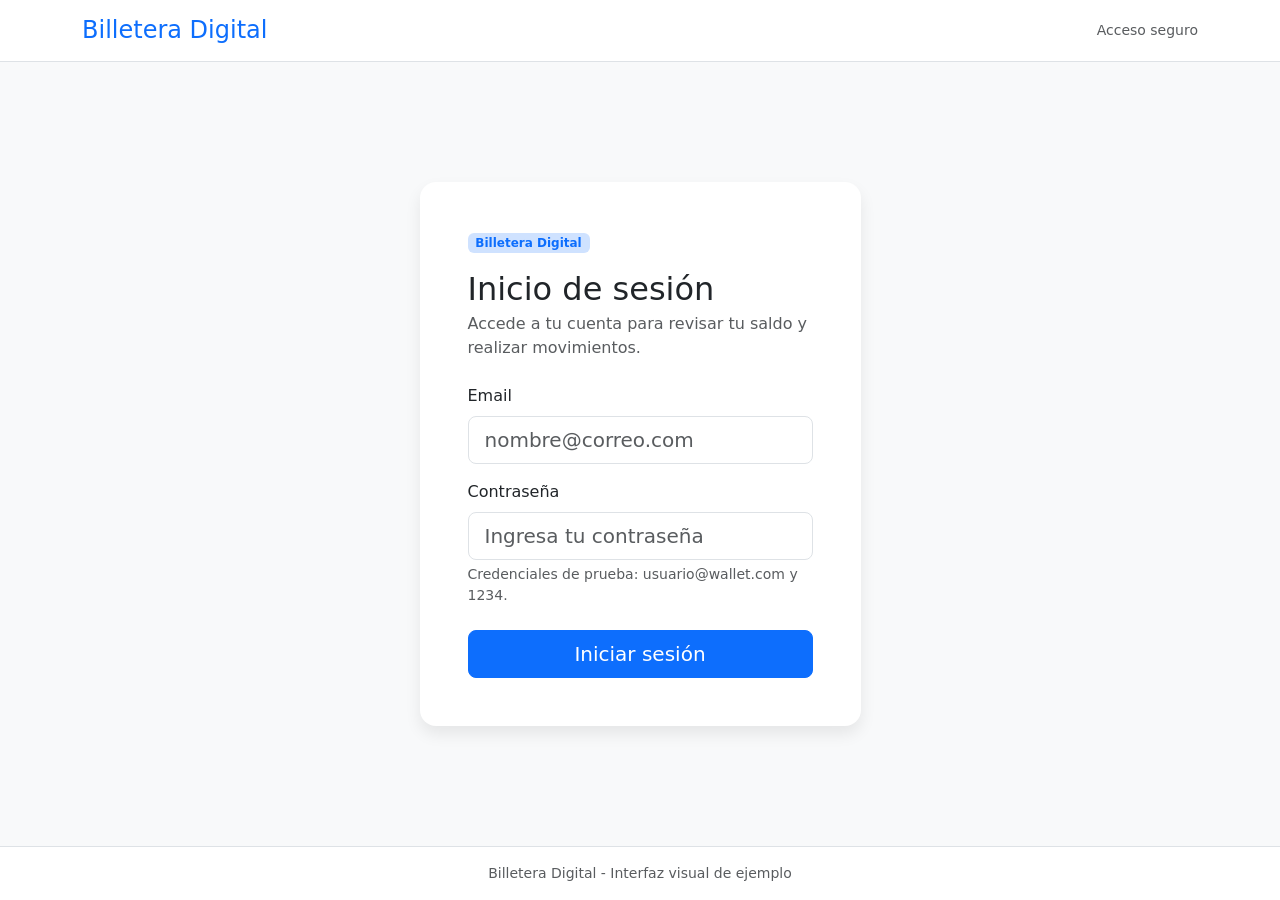
==== pages/login.html @ d2c087be "Base Proyecto Wallet JQuery" ====
<!DOCTYPE html>
<html lang="es">

<head>
  <meta charset="UTF-8">
  <meta name="viewport" content="width=device-width, initial-scale=1.0">
  <title>Inicio de sesión | Billetera Digital</title>
  <link href="https://cdn.jsdelivr.net/npm/bootstrap@5.3.3/dist/css/bootstrap.min.css" rel="stylesheet"
    integrity="sha384-QWTKZyjpPEjISv5WaRU9OFeRpok6YctnYmDr5pNlyT2bRjXh0JMhjY6hW+ALEwIH" crossorigin="anonymous">
  <link rel="stylesheet" href="../assets/css/styles.css">
</head>

<body class="page-bg d-flex flex-column" data-page="login">
  <header class="bg-white border-bottom">
    <div class="container py-3 d-flex justify-content-between align-items-center">
      <h1 class="h4 mb-0 text-primary">Billetera Digital</h1>
      <span class="text-muted small">Acceso seguro</span>
    </div>
  </header>

  <main class="container flex-grow-1 d-flex align-items-center justify-content-center py-4">
    <div class="row justify-content-center w-100">
      <div class="col-12 col-md-9 col-lg-5">
        <section class="card simple-card border-0 p-4 p-md-5">
          <div class="mb-4">
            <span class="badge d-inline-block bg-primary-subtle text-primary">Billetera Digital</span>
            <h2 class="mt-3 mb-1">Inicio de sesión</h2>
            <p class="text-muted mb-0">Accede a tu cuenta para revisar tu saldo y realizar movimientos.</p>
          </div>

          <form id="loginForm" novalidate>
            <div class="mb-3">
              <label for="email" class="form-label">Email</label>
              <input type="email" class="form-control form-control-lg" id="email" placeholder="nombre@correo.com"
                required>
            </div>
            <div class="mb-4">
              <label for="password" class="form-label">Contraseña</label>
              <input type="password" class="form-control form-control-lg" id="password"
                placeholder="Ingresa tu contraseña" required>
              <div class="form-text">Credenciales de prueba: usuario@wallet.com y 1234.</div>
            </div>
            <button type="submit" class="btn btn-primary btn-lg w-100">Iniciar sesión</button>
            <div id="loginMessage" class="alert d-none mt-3 mb-0" role="alert"></div>
          </form>
        </section>
      </div>
    </div>
  </main>

  <footer class="bg-white border-top">
    <div class="container py-3 text-center text-muted small">
      Billetera Digital - Interfaz visual de ejemplo
    </div>
  </footer>
  <script src="https://code.jquery.com/jquery-3.7.1.min.js"></script>
  <script src="../assets/js/data.js"></script>
  <script src="../assets/js/login.js"></script>
  <script src="../assets/js/main.js"></script>
</body>

</html>
---- assets/css/styles.css ----
.page-bg {
    min-height: 100vh;
    background-color: #f8f9fa;
}

.simple-card {
    border-radius: 1rem;
    box-shadow: 0 0.5rem 1rem rgba(0, 0, 0, 0.08);
}

.amount-box {
    border-radius: 1rem;
}

.app-shell {
    min-height: 100vh;
}

.content-column {
    min-height: 100vh;
}

.sidebar {
    width: 260px;
}

.sidebar .nav .btn {
    width: 100%;
    min-height: 48px;
    display: flex;
    align-items: center;
    justify-content: flex-start;
}

.sidebar-toggle {
    display: none;
}

.sidebar-overlay {
    display: none;
}

.floating-alert-container {
    position: fixed;
    top: 1rem;
    right: 1rem;
    z-index: 2000;
    width: min(360px, calc(100% - 2rem));
}

.floating-alert {
    box-shadow: 0 0.75rem 1.5rem rgba(0, 0, 0, 0.12);
}

.contact-chip {
    cursor: pointer;
}

.contact-chip.active {
    background-color: #0d6efd !important;
    color: #fff !important;
    border-color: #0d6efd !important;
}

@media (max-width: 991.98px) {
    .sidebar {
        position: fixed;
        top: 0;
        left: -260px;
        z-index: 1040;
        height: 100vh;
        transition: left 0.3s ease;
    }

    .sidebar-overlay {
        position: fixed;
        inset: 0;
        background-color: rgba(0, 0, 0, 0.35);
        z-index: 1030;
    }

    .sidebar-toggle:checked ~ .sidebar {
        left: 0;
    }

    .sidebar-toggle:checked ~ .sidebar-overlay {
        display: block;
    }
}
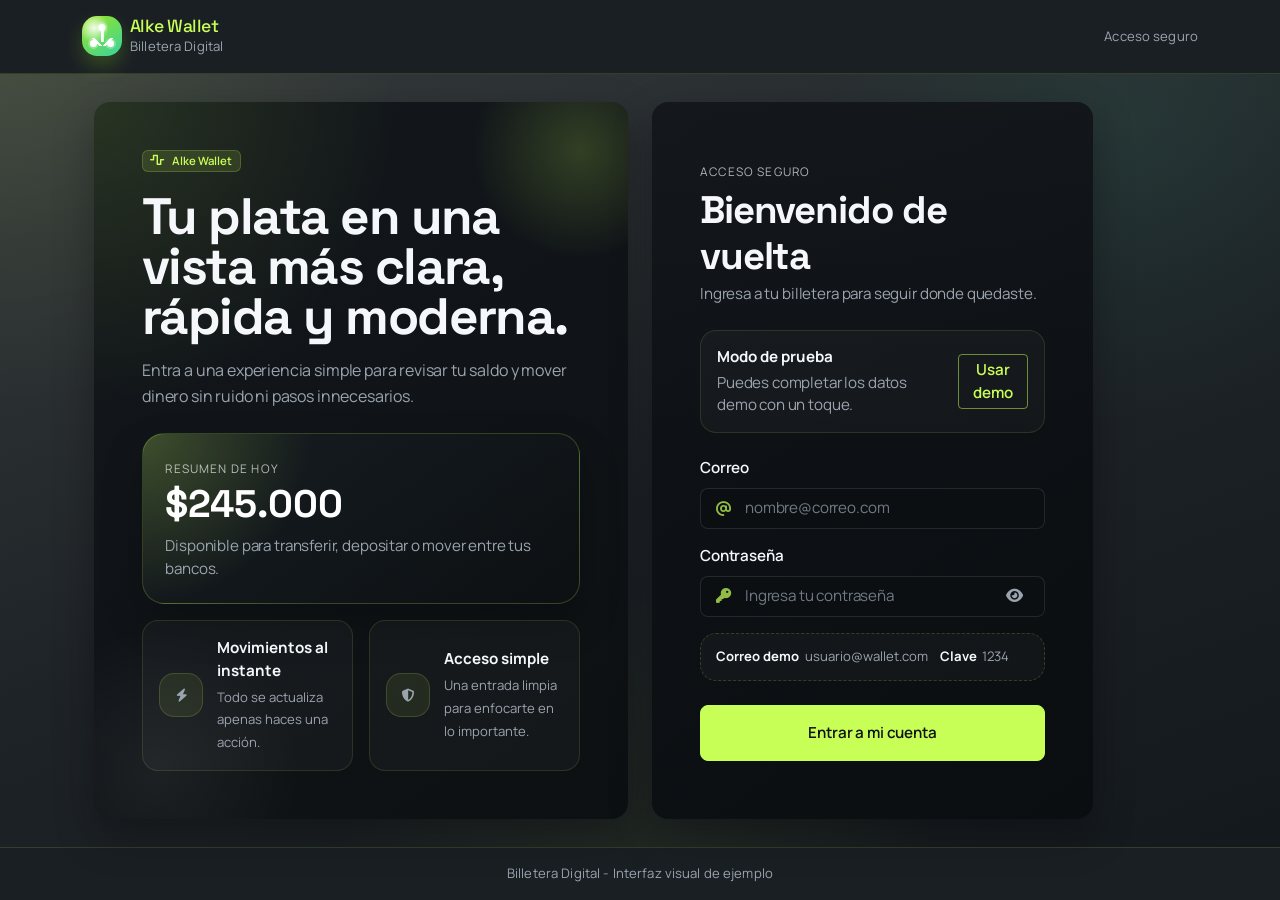
==== commit 87df4a1b: "avence en ux/ui con comportamiento de plataforma wallet mas realista" ====
--- a/pages/login.html
+++ b/pages/login.html
@@ -7,52 +7,109 @@
   <title>Inicio de sesión | Billetera Digital</title>
   <link href="https://cdn.jsdelivr.net/npm/bootstrap@5.3.3/dist/css/bootstrap.min.css" rel="stylesheet"
     integrity="sha384-QWTKZyjpPEjISv5WaRU9OFeRpok6YctnYmDr5pNlyT2bRjXh0JMhjY6hW+ALEwIH" crossorigin="anonymous">
+  <link rel="stylesheet" href="https://cdnjs.cloudflare.com/ajax/libs/font-awesome/6.7.2/css/all.min.css">
   <link rel="stylesheet" href="../assets/css/styles.css">
 </head>
 
-<body class="page-bg d-flex flex-column" data-page="login">
-  <header class="bg-white border-bottom">
-    <div class="container py-3 d-flex justify-content-between align-items-center">
-      <h1 class="h4 mb-0 text-primary">Billetera Digital</h1>
-      <span class="text-muted small">Acceso seguro</span>
-    </div>
-  </header>
+<body data-page="login" data-layout="auth" data-title="Inicio de sesión | Billetera Digital">
+  <div data-layout-root></div>
+  <template data-page-content>
+    <div class="row justify-content-center w-100">
+      <div class="col-12 col-xxl-11">
+        <div class="row g-4 align-items-stretch login-shell">
+          <div class="col-12 col-lg-6">
+            <section class="card simple-card border-0 p-4 p-md-5 h-100 auth-panel login-stage">
+              <span class="badge d-inline-flex align-items-center gap-2 bg-primary-subtle text-primary login-stage__badge">
+                <i class="fa-solid fa-wave-square"></i>
+                Alke Wallet
+              </span>
 
-  <main class="container flex-grow-1 d-flex align-items-center justify-content-center py-4">
-    <div class="row justify-content-center w-100">
-      <div class="col-12 col-md-9 col-lg-5">
-        <section class="card simple-card border-0 p-4 p-md-5">
-          <div class="mb-4">
-            <span class="badge d-inline-block bg-primary-subtle text-primary">Billetera Digital</span>
-            <h2 class="mt-3 mb-1">Inicio de sesión</h2>
-            <p class="text-muted mb-0">Accede a tu cuenta para revisar tu saldo y realizar movimientos.</p>
+              <div class="login-stage__copy">
+                <h2>Tu plata en una vista más clara, rápida y moderna.</h2>
+                <p class="text-muted mb-0">Entra a una experiencia simple para revisar tu saldo y mover dinero sin ruido ni pasos innecesarios.</p>
+              </div>
+
+              <div class="login-stage__board mt-4">
+                <div class="login-stage__card">
+                  <span class="login-stage__eyebrow">Resumen de hoy</span>
+                  <strong class="login-stage__amount">$245.000</strong>
+                  <p class="login-stage__caption mb-0">Disponible para transferir, depositar o mover entre tus bancos.</p>
+                </div>
+
+                <div class="login-stage__metrics">
+                  <div class="login-stage__metric">
+                    <span class="login-stage__metric-icon"><i class="fa-solid fa-bolt"></i></span>
+                    <div>
+                      <strong>Movimientos al instante</strong>
+                      <span>Todo se actualiza apenas haces una acción.</span>
+                    </div>
+                  </div>
+                  <div class="login-stage__metric">
+                    <span class="login-stage__metric-icon"><i class="fa-solid fa-shield-halved"></i></span>
+                    <div>
+                      <strong>Acceso simple</strong>
+                      <span>Una entrada limpia para enfocarte en lo importante.</span>
+                    </div>
+                  </div>
+                </div>
+              </div>
+            </section>
           </div>
 
-          <form id="loginForm" novalidate>
-            <div class="mb-3">
-              <label for="email" class="form-label">Email</label>
-              <input type="email" class="form-control form-control-lg" id="email" placeholder="nombre@correo.com"
-                required>
-            </div>
-            <div class="mb-4">
-              <label for="password" class="form-label">Contraseña</label>
-              <input type="password" class="form-control form-control-lg" id="password"
-                placeholder="Ingresa tu contraseña" required>
-              <div class="form-text">Credenciales de prueba: usuario@wallet.com y 1234.</div>
-            </div>
-            <button type="submit" class="btn btn-primary btn-lg w-100">Iniciar sesión</button>
-            <div id="loginMessage" class="alert d-none mt-3 mb-0" role="alert"></div>
-          </form>
-        </section>
+          <div class="col-12 col-lg-6 col-xl-5">
+            <section class="card simple-card border-0 p-4 p-md-5 h-100 login-panel">
+              <div class="login-panel__header mb-4">
+                <span class="login-panel__eyebrow">Acceso seguro</span>
+                <h2 class="mb-1">Bienvenido de vuelta</h2>
+                <p class="text-muted mb-0">Ingresa a tu billetera para seguir donde quedaste.</p>
+              </div>
+
+              <div class="login-demo-strip mb-4">
+                <div>
+                  <strong>Modo de prueba</strong>
+                  <p class="mb-0 text-muted">Puedes completar los datos demo con un toque.</p>
+                </div>
+                <button type="button" class="btn btn-outline-primary btn-sm" id="fillDemoAccess">Usar demo</button>
+              </div>
+
+              <form id="loginForm" novalidate>
+                <div class="mb-3">
+                  <label for="email" class="form-label">Correo</label>
+                  <div class="login-input-wrap">
+                    <span class="login-input-wrap__icon"><i class="fa-solid fa-at"></i></span>
+                    <input type="email" class="form-control form-control-lg login-input-wrap__control" id="email"
+                      placeholder="nombre@correo.com" required>
+                  </div>
+                </div>
+
+                <div class="mb-3">
+                  <label for="password" class="form-label">Contraseña</label>
+                  <div class="login-input-wrap">
+                    <span class="login-input-wrap__icon"><i class="fa-solid fa-key"></i></span>
+                    <input type="password" class="form-control form-control-lg login-input-wrap__control" id="password"
+                      placeholder="Ingresa tu contraseña" required>
+                    <button type="button" class="login-input-wrap__action" id="togglePassword" aria-label="Mostrar contraseña">
+                      <i class="fa-solid fa-eye"></i>
+                    </button>
+                  </div>
+                </div>
+
+                <div class="login-demo-inline mb-4">
+                  <span><strong>Correo demo</strong> usuario@wallet.com</span>
+                  <span><strong>Clave</strong> 1234</span>
+                </div>
+
+                <button type="submit" class="btn btn-primary btn-lg w-100 login-submit">Entrar a mi cuenta</button>
+                <div id="loginMessage" class="alert d-none mt-3 mb-0" role="alert"></div>
+              </form>
+            </section>
+          </div>
+        </div>
       </div>
     </div>
-  </main>
+  </template>
 
-  <footer class="bg-white border-top">
-    <div class="container py-3 text-center text-muted small">
-      Billetera Digital - Interfaz visual de ejemplo
-    </div>
-  </footer>
+  <script src="../assets/js/layout.js"></script>
   <script src="https://code.jquery.com/jquery-3.7.1.min.js"></script>
   <script src="../assets/js/data.js"></script>
   <script src="../assets/js/login.js"></script>
--- a/assets/css/styles.css
+++ b/assets/css/styles.css
@@ -1,15 +1,905 @@
+@import url("https://fonts.googleapis.com/css2?family=Manrope:wght@400;500;600;700;800&family=Space+Grotesk:wght@500;700&display=swap");
+
 .page-bg {
     min-height: 100vh;
-    background-color: #f8f9fa;
+    background-color: #2c3134;
+    background:
+        radial-gradient(circle at top left, rgba(200, 255, 87, 0.1), transparent 26%),
+        radial-gradient(circle at 88% 14%, rgba(56, 211, 159, 0.08), transparent 22%),
+        radial-gradient(circle at 50% 100%, rgba(200, 255, 87, 0.06), transparent 28%),
+        linear-gradient(160deg, #3d4042 0%, #2f3436 18%, #1e2327 52%, #13181c 100%);
+    font-family: "Manrope", "Segoe UI", sans-serif;
+    font-size: 0.95rem;
+    background-attachment: fixed;
+}
+
+:root {
+    --app-header-height: 0px;
+    --app-footer-height: 0px;
+    --app-bg: #2c3134;
+    --app-surface: #111417;
+    --app-surface-soft: #1a1f24;
+    --app-surface-strong: #0c0f12;
+    --app-border: rgba(200, 255, 87, 0.14);
+    --app-text: #f5f7fa;
+    --app-muted: #9aa4af;
+    --app-accent: #c8ff57;
+    --app-accent-strong: #a6f226;
+    --app-accent-contrast: #0f1411;
+    --app-shadow: 0 1rem 2.5rem rgba(0, 0, 0, 0.28);
+    --app-font-body: "Manrope", "Segoe UI", sans-serif;
+    --app-font-display: "Space Grotesk", "Segoe UI", sans-serif;
+}
+
+body,
+button,
+input,
+select,
+textarea {
+    font-family: var(--app-font-body);
 }
 
 .simple-card {
     border-radius: 1rem;
-    box-shadow: 0 0.5rem 1rem rgba(0, 0, 0, 0.08);
+    background-color: var(--app-surface);
+    color: var(--app-text);
+    border: 1px solid var(--app-border);
+    box-shadow: var(--app-shadow);
+}
+
+.page-hero {
+    display: grid;
+    grid-template-columns: minmax(0, 1fr) auto;
+    align-items: start;
+    gap: 1rem;
+}
+
+.page-hero > div:first-child {
+    flex: 1;
+    min-width: 0;
+}
+
+.hero-icon {
+    width: 4rem;
+    height: 4rem;
+    border-radius: 1.2rem;
+    display: inline-flex;
+    align-items: center;
+    justify-content: center;
+    font-size: 1.35rem;
+    color: var(--app-accent);
+    border: 1px solid rgba(200, 255, 87, 0.16);
+    background:
+        radial-gradient(circle at top left, rgba(200, 255, 87, 0.22), transparent 52%),
+        rgba(12, 15, 18, 0.86);
+    box-shadow: inset 0 1px 0 rgba(255, 255, 255, 0.03);
+}
+
+.surface-panel {
+    background-color: var(--app-surface-soft);
+    border: 1px solid var(--app-border);
+    border-radius: 1rem;
+    padding: 1rem;
+    box-shadow: inset 0 1px 0 rgba(255, 255, 255, 0.02);
+}
+
+.deposit-method-panel {
+    display: flex;
+    flex-direction: column;
+    justify-content: flex-start;
+}
+
+.deposit-panel {
+    display: flex;
+    flex-direction: column;
+    gap: 1rem;
+}
+
+.info-panel {
+    background:
+        radial-gradient(circle at top left, rgba(200, 255, 87, 0.14), transparent 36%),
+        linear-gradient(145deg, #14191d, #0c0f12);
+    border: 1px solid rgba(200, 255, 87, 0.18);
+    border-radius: 1rem;
+    padding: 1.25rem;
+    display: flex;
+    flex-direction: column;
+    gap: 0.45rem;
+}
+
+.info-panel__label {
+    color: rgba(255, 255, 255, 0.72);
+    font-size: 0.8rem;
+    text-transform: uppercase;
+    letter-spacing: 0.08em;
+}
+
+.info-panel__value {
+    font-size: 1.7rem;
+    font-family: var(--app-font-display);
+    color: #ffffff;
+}
+
+.info-panel__text {
+    color: var(--app-muted);
+    font-size: 0.88rem;
+    line-height: 1.45;
+}
+
+.mini-stat {
+    background-color: rgba(255, 255, 255, 0.03);
+    border: 1px solid var(--app-border);
+    border-radius: 1rem;
+    padding: 1.1rem;
+    display: flex;
+    align-items: flex-start;
+    gap: 0.9rem;
+}
+
+.mini-stat__icon {
+    width: 2.75rem;
+    height: 2.75rem;
+    border-radius: 0.95rem;
+    display: inline-flex;
+    align-items: center;
+    justify-content: center;
+    color: var(--app-accent);
+    background-color: rgba(200, 255, 87, 0.08);
+    border: 1px solid rgba(200, 255, 87, 0.14);
+    flex-shrink: 0;
+}
+
+.mini-stat__title {
+    display: block;
+    color: var(--app-text);
+    margin-bottom: 0.2rem;
+}
+
+.mini-stat__text {
+    color: var(--app-muted);
+    font-size: 0.86rem;
+    line-height: 1.4;
+}
+
+.auth-panel {
+    background:
+        radial-gradient(circle at top left, rgba(200, 255, 87, 0.12), transparent 34%),
+        linear-gradient(145deg, #13181c, #0d1013);
+}
+
+.login-shell {
+    align-items: stretch;
+}
+
+.login-stage {
+    position: relative;
+    overflow: hidden;
+    display: flex;
+    flex-direction: column;
+    justify-content: space-between;
+}
+
+.login-stage::before {
+    content: "";
+    position: absolute;
+    top: -4rem;
+    right: -4rem;
+    width: 14rem;
+    height: 14rem;
+    border-radius: 999px;
+    background: radial-gradient(circle, rgba(200, 255, 87, 0.18), transparent 68%);
+    pointer-events: none;
+}
+
+.login-stage::after {
+    content: "";
+    position: absolute;
+    left: -5rem;
+    bottom: -6rem;
+    width: 18rem;
+    height: 18rem;
+    border-radius: 999px;
+    background: radial-gradient(circle, rgba(255, 255, 255, 0.06), transparent 70%);
+    pointer-events: none;
+}
+
+.login-stage__badge,
+.login-stage__copy,
+.login-stage__board {
+    position: relative;
+    z-index: 1;
+}
+
+.login-stage__badge {
+    align-self: flex-start;
+}
+
+.login-stage__copy {
+    max-width: 31rem;
+    margin-top: 1.25rem;
+}
+
+.login-stage__copy h2 {
+    font-size: clamp(2rem, 4vw, 3.4rem);
+    line-height: 0.98;
+    margin-bottom: 1rem;
+}
+
+.login-stage__copy p {
+    max-width: 29rem;
+    font-size: 1rem;
+    line-height: 1.6;
+}
+
+.login-stage__board {
+    display: grid;
+    gap: 1rem;
+}
+
+.login-stage__card {
+    border-radius: 1.4rem;
+    padding: 1.4rem;
+    border: 1px solid rgba(200, 255, 87, 0.2);
+    background:
+        radial-gradient(circle at top left, rgba(200, 255, 87, 0.22), transparent 36%),
+        linear-gradient(145deg, #171d21, #0c1013);
+    box-shadow: 0 1.2rem 2.5rem rgba(0, 0, 0, 0.24);
+}
+
+.login-stage__eyebrow {
+    display: inline-block;
+    color: rgba(255, 255, 255, 0.68);
+    font-size: 0.74rem;
+    text-transform: uppercase;
+    letter-spacing: 0.1em;
+    margin-bottom: 0.45rem;
+}
+
+.login-stage__amount {
+    display: block;
+    font-family: var(--app-font-display);
+    font-size: clamp(2.2rem, 3vw, 3rem);
+    line-height: 1;
+    color: #ffffff;
+    margin-bottom: 0.75rem;
+}
+
+.login-stage__caption {
+    color: var(--app-muted);
+    max-width: 24rem;
+    line-height: 1.5;
+}
+
+.login-stage__metrics {
+    display: grid;
+    grid-template-columns: repeat(2, minmax(0, 1fr));
+    gap: 1rem;
+}
+
+.login-stage__metric {
+    min-height: 100%;
+    display: flex;
+    align-items: center;
+    gap: 0.9rem;
+    padding: 1rem;
+    border-radius: 1rem;
+    background-color: rgba(255, 255, 255, 0.03);
+    border: 1px solid rgba(200, 255, 87, 0.12);
+}
+
+.login-stage__metric-icon {
+    width: 2.75rem;
+    height: 2.75rem;
+    border-radius: 0.95rem;
+    display: inline-flex;
+    align-items: center;
+    justify-content: center;
+    color: var(--app-accent);
+    background-color: rgba(200, 255, 87, 0.08);
+    border: 1px solid rgba(200, 255, 87, 0.16);
+    flex-shrink: 0;
+}
+
+.login-stage__metric strong {
+    display: block;
+    font-size: 0.95rem;
+    margin-bottom: 0.18rem;
+}
+
+.login-stage__metric span {
+    color: var(--app-muted);
+    font-size: 0.82rem;
+    line-height: 1.4;
+}
+
+.login-panel {
+    background:
+        linear-gradient(180deg, rgba(255, 255, 255, 0.02), transparent 50%),
+        linear-gradient(145deg, #101317, #0b0e11);
+    display: flex;
+    flex-direction: column;
+    justify-content: center;
+}
+
+.login-panel__header {
+    max-width: 28rem;
+}
+
+.login-panel__eyebrow {
+    display: inline-block;
+    color: rgba(255, 255, 255, 0.68);
+    font-size: 0.74rem;
+    text-transform: uppercase;
+    letter-spacing: 0.1em;
+    margin-bottom: 0.4rem;
+}
+
+.login-panel__header h2 {
+    font-size: clamp(1.8rem, 3vw, 2.6rem);
+}
+
+.login-demo-strip {
+    display: flex;
+    align-items: center;
+    justify-content: space-between;
+    gap: 1rem;
+    padding: 0.95rem 1rem;
+    border-radius: 1rem;
+    background-color: rgba(255, 255, 255, 0.03);
+    border: 1px solid rgba(200, 255, 87, 0.12);
+}
+
+.login-demo-strip strong {
+    display: block;
+    margin-bottom: 0.18rem;
+}
+
+.login-input-wrap {
+    position: relative;
+}
+
+.login-input-wrap__icon {
+    position: absolute;
+    top: 50%;
+    left: 1rem;
+    transform: translateY(-50%);
+    color: rgba(200, 255, 87, 0.72);
+    pointer-events: none;
+    z-index: 1;
+}
+
+.login-input-wrap__control {
+    padding-left: 2.75rem;
+    padding-right: 3rem;
+}
+
+.login-input-wrap__action {
+    position: absolute;
+    top: 50%;
+    right: 0.8rem;
+    transform: translateY(-50%);
+    width: 2.2rem;
+    height: 2.2rem;
+    border: 0;
+    border-radius: 0.8rem;
+    display: inline-flex;
+    align-items: center;
+    justify-content: center;
+    color: var(--app-muted);
+    background: transparent;
+}
+
+.login-input-wrap__action:hover,
+.login-input-wrap__action:focus {
+    color: var(--app-accent);
+    background-color: rgba(200, 255, 87, 0.08);
+}
+
+.login-demo-inline {
+    display: flex;
+    flex-wrap: wrap;
+    gap: 0.75rem;
+    padding: 0.85rem 0.95rem;
+    border-radius: 1rem;
+    background-color: rgba(255, 255, 255, 0.03);
+    border: 1px dashed rgba(200, 255, 87, 0.18);
+}
+
+.login-demo-inline span {
+    display: inline-flex;
+    align-items: center;
+    gap: 0.35rem;
+    color: var(--app-muted);
+    font-size: 0.82rem;
+}
+
+.login-demo-inline strong {
+    color: var(--app-text);
+}
+
+.login-submit {
+    min-height: 3.5rem;
+}
+
+.wallet-preview__card {
+    border-radius: 1.25rem;
+    padding: 1.2rem;
+    background:
+        radial-gradient(circle at top left, rgba(200, 255, 87, 0.24), transparent 34%),
+        linear-gradient(145deg, #171c20, #090c0f);
+    border: 1px solid rgba(200, 255, 87, 0.18);
+    box-shadow: 0 1rem 2rem rgba(0, 0, 0, 0.2);
+}
+
+.wallet-preview__top {
+    display: flex;
+    justify-content: space-between;
+    align-items: center;
+    color: rgba(255, 255, 255, 0.7);
+    margin-bottom: 2rem;
+}
+
+.wallet-preview__brand {
+    font-size: 0.85rem;
+    text-transform: uppercase;
+    letter-spacing: 0.08em;
+}
+
+.wallet-preview__amount {
+    font-family: var(--app-font-display);
+    font-size: 1.8rem;
+    color: #ffffff;
+}
+
+.wallet-preview__meta {
+    color: var(--app-muted);
+    margin-top: 0.35rem;
+}
+
+.mini-feature {
+    background-color: rgba(255, 255, 255, 0.03);
+    border: 1px solid var(--app-border);
+    border-radius: 1rem;
+    min-height: 100%;
+    padding: 0.95rem 0.75rem;
+    display: flex;
+    flex-direction: column;
+    align-items: center;
+    gap: 0.45rem;
+    text-align: center;
+    color: var(--app-text);
+}
+
+.mini-feature i {
+    color: var(--app-accent);
 }
 
 .amount-box {
     border-radius: 1rem;
+    background:
+        radial-gradient(circle at top left, rgba(200, 255, 87, 0.2), transparent 34%),
+        linear-gradient(145deg, #14191d, #0c0f12) !important;
+    border: 1px solid rgba(200, 255, 87, 0.2);
+    box-shadow: 0 1rem 2rem rgba(0, 0, 0, 0.28);
+}
+
+.amount-box::after {
+    content: "";
+    position: absolute;
+    inset: 0;
+    border-radius: inherit;
+    background:
+        radial-gradient(circle at 85% 18%, rgba(255, 255, 255, 0.14), transparent 18%),
+        linear-gradient(120deg, transparent 0 58%, rgba(255, 255, 255, 0.04) 58% 64%, transparent 64%);
+    pointer-events: none;
+}
+
+.amount-box p {
+    color: rgba(255, 255, 255, 0.82);
+}
+
+.amount-box [data-wallet-balance],
+.amount-box [data-current-balance],
+.amount-box [data-available-balance] {
+    color: #ffffff;
+    letter-spacing: 0.02em;
+}
+
+.amount-box {
+    position: relative;
+    overflow: hidden;
+}
+
+.quick-action {
+    min-height: 168px;
+    border-radius: 1.2rem;
+    border: 1px solid var(--app-border);
+    background:
+        linear-gradient(180deg, rgba(255, 255, 255, 0.03), transparent 50%),
+        var(--app-surface-soft);
+    box-shadow: 0 1rem 2rem rgba(0, 0, 0, 0.18);
+    padding: 1.15rem;
+    display: flex;
+    flex-direction: column;
+    gap: 0.65rem;
+    position: relative;
+    overflow: hidden;
+    transition: transform 0.2s ease, border-color 0.2s ease, box-shadow 0.2s ease, background-color 0.2s ease;
+}
+
+.quick-action__icon {
+    width: 3.25rem;
+    height: 3.25rem;
+    border-radius: 1rem;
+    display: inline-flex;
+    align-items: center;
+    justify-content: center;
+    font-size: 1.25rem;
+    border: 1px solid rgba(200, 255, 87, 0.16);
+    background:
+        radial-gradient(circle at top left, rgba(200, 255, 87, 0.22), transparent 52%),
+        rgba(12, 15, 18, 0.86);
+}
+
+.quick-action__title {
+    color: var(--app-text);
+    font-family: var(--app-font-display);
+    font-size: 1rem;
+    line-height: 1.2;
+}
+
+.quick-action__text {
+    color: var(--app-muted);
+    max-width: 18ch;
+    font-size: 0.84rem;
+    line-height: 1.35;
+}
+
+.quick-action--live:hover,
+.quick-action--live:focus {
+    transform: translateY(-4px);
+    border-color: rgba(200, 255, 87, 0.36);
+    box-shadow: 0 1.3rem 2.2rem rgba(0, 0, 0, 0.24);
+}
+
+.quick-action--live:hover .quick-action__icon,
+.quick-action--live:focus .quick-action__icon {
+    background:
+        radial-gradient(circle at top left, rgba(200, 255, 87, 0.28), transparent 52%),
+        rgba(12, 15, 18, 0.96);
+    color: var(--app-accent);
+}
+
+.quick-action--coming-soon {
+    background:
+        linear-gradient(180deg, rgba(255, 255, 255, 0.015), transparent 55%),
+        linear-gradient(145deg, #181c20, #13171b);
+    border-color: rgba(255, 255, 255, 0.08);
+    filter: saturate(0.2);
+    opacity: 0.78;
+}
+
+.quick-action--coming-soon .quick-action__icon {
+    border-color: rgba(255, 255, 255, 0.08);
+    color: #b7bdc4;
+}
+
+.quick-action--coming-soon .quick-action__title,
+.quick-action--coming-soon .quick-action__text {
+    color: #b2bac2;
+}
+
+.quick-action__ribbon {
+    position: absolute;
+    top: 1.1rem;
+    right: -2.6rem;
+    width: 9.5rem;
+    padding: 0.22rem 0;
+    text-align: center;
+    font-size: 0.68rem;
+    letter-spacing: 0.12em;
+    text-transform: uppercase;
+    font-weight: 800;
+    color: rgba(255, 255, 255, 0.92);
+    background: linear-gradient(90deg, #70757c, #8a9097);
+    transform: rotate(38deg);
+    box-shadow: 0 0.35rem 1rem rgba(0, 0, 0, 0.25);
+}
+
+.section-heading {
+    display: grid;
+    grid-template-columns: minmax(0, 1fr) auto;
+    align-items: center;
+    gap: 1rem;
+}
+
+.section-heading__actions {
+    display: inline-flex;
+    align-items: center;
+    gap: 0.65rem;
+    flex-shrink: 0;
+}
+
+.section-heading__eyebrow,
+.transfer-panel__eyebrow {
+    display: inline-block;
+    color: rgba(255, 255, 255, 0.68);
+    font-size: 0.72rem;
+    letter-spacing: 0.1em;
+    text-transform: uppercase;
+    margin-bottom: 0.3rem;
+}
+
+.section-heading__icon {
+    width: 2.5rem;
+    height: 2.5rem;
+    border-radius: 0.9rem;
+    display: inline-flex;
+    align-items: center;
+    justify-content: center;
+    color: var(--app-accent);
+    background-color: rgba(200, 255, 87, 0.08);
+    border: 1px solid rgba(200, 255, 87, 0.14);
+    flex-shrink: 0;
+}
+
+.icon-action-btn {
+    width: 2.6rem;
+    height: 2.6rem;
+    border-radius: 0.9rem;
+    display: inline-flex;
+    align-items: center;
+    justify-content: center;
+    border: 1px solid rgba(200, 255, 87, 0.22);
+    background-color: rgba(200, 255, 87, 0.08);
+    color: var(--app-accent);
+    transition: background-color 0.2s ease, border-color 0.2s ease, transform 0.2s ease;
+}
+
+.icon-action-btn:hover,
+.icon-action-btn:focus {
+    background-color: rgba(200, 255, 87, 0.14);
+    border-color: rgba(200, 255, 87, 0.34);
+    color: #f8ffe9;
+    transform: translateY(-1px);
+}
+
+.transfer-panel {
+    padding: 1.2rem;
+}
+
+.transfer-choice-grid {
+    display: grid;
+    grid-template-columns: repeat(2, minmax(0, 1fr));
+    gap: 1rem;
+}
+
+.transfer-choice-card {
+    min-height: 168px;
+    border-radius: 1rem;
+    border: 1px solid var(--app-border);
+    background:
+        linear-gradient(180deg, rgba(255, 255, 255, 0.02), transparent 60%),
+        rgba(255, 255, 255, 0.02);
+    padding: 1rem;
+    display: grid;
+    grid-template-columns: auto minmax(0, 1fr);
+    align-items: start;
+    gap: 0.9rem;
+    text-align: left;
+    color: var(--app-text);
+    transition: border-color 0.2s ease, transform 0.2s ease, background-color 0.2s ease;
+}
+
+.transfer-choice-card:hover,
+.transfer-choice-card:focus,
+.transfer-choice-card.active {
+    border-color: rgba(200, 255, 87, 0.34);
+    background-color: rgba(200, 255, 87, 0.05);
+    transform: translateY(-2px);
+}
+
+.transfer-choice-card__icon {
+    width: 3rem;
+    height: 3rem;
+    border-radius: 0.95rem;
+    display: inline-flex;
+    align-items: center;
+    justify-content: center;
+    color: var(--app-accent);
+    border: 1px solid rgba(200, 255, 87, 0.16);
+    background-color: rgba(200, 255, 87, 0.08);
+}
+
+.transfer-choice-card__content {
+    display: flex;
+    flex-direction: column;
+    gap: 0.28rem;
+    min-width: 0;
+    align-items: flex-start;
+    justify-content: flex-start;
+    flex: 1;
+    padding-top: 0.1rem;
+}
+
+.transfer-choice-card__title {
+    font-family: var(--app-font-display);
+    font-size: 1rem;
+    display: block;
+    line-height: 1.2;
+}
+
+.transfer-choice-card__text {
+    color: var(--app-muted);
+    font-size: 0.82rem;
+    line-height: 1.35;
+    display: block;
+    max-width: 28ch;
+}
+
+.transfer-flow-head {
+    display: flex;
+    align-items: center;
+    justify-content: space-between;
+    gap: 1rem;
+}
+
+.transfer-flow-head__eyebrow {
+    display: inline-block;
+    font-size: 0.72rem;
+    text-transform: uppercase;
+    letter-spacing: 0.1em;
+    color: rgba(255, 255, 255, 0.68);
+    margin-bottom: 0.25rem;
+}
+
+.transfer-flow-head__title {
+    display: block;
+    font-size: 1rem;
+    color: var(--app-text);
+}
+
+[data-contact-selection-step],
+[data-transfer-amount-step] {
+    transition: opacity 0.2s ease;
+}
+
+.transfer-panel__header {
+    display: flex;
+    align-items: flex-start;
+    justify-content: space-between;
+    gap: 1rem;
+    margin-bottom: 1.2rem;
+}
+
+.transfer-panel__badge {
+    display: inline-flex;
+    align-items: center;
+    gap: 0.45rem;
+    min-height: 2.2rem;
+    padding: 0 0.85rem;
+    border-radius: 999px;
+    background-color: rgba(200, 255, 87, 0.08);
+    color: var(--app-accent);
+    border: 1px solid rgba(200, 255, 87, 0.16);
+    white-space: nowrap;
+}
+
+.transfer-field-group {
+    display: flex;
+    flex-direction: column;
+    gap: 0.65rem;
+}
+
+.transfer-checklist__item i {
+    color: var(--app-accent);
+}
+
+.input-highlight {
+    position: relative;
+}
+
+.input-highlight__prefix {
+    position: absolute;
+    top: 50%;
+    left: 1rem;
+    transform: translateY(-50%);
+    color: rgba(255, 255, 255, 0.72);
+    font-weight: 700;
+    z-index: 1;
+}
+
+.input-highlight__control {
+    padding-left: 2rem;
+}
+
+.transfer-submit-row {
+    display: flex;
+    align-items: center;
+    justify-content: space-between;
+    gap: 1rem;
+    padding-top: 0.3rem;
+}
+
+.transfer-submit-copy strong {
+    display: block;
+    margin-bottom: 0.2rem;
+}
+
+.transfer-submit-copy p {
+    font-size: 0.84rem;
+    line-height: 1.4;
+}
+
+.transfer-submit-button {
+    min-width: 200px;
+}
+
+.transfer-tip-panel {
+    background:
+        linear-gradient(180deg, rgba(255, 255, 255, 0.02), transparent 60%),
+        var(--app-surface-soft);
+}
+
+.transfer-tip-panel--compact {
+    padding: 0.9rem 1rem;
+}
+
+.transfer-tip-panel__summary {
+    display: flex;
+    align-items: center;
+    justify-content: space-between;
+    gap: 1rem;
+    cursor: pointer;
+    list-style: none;
+    color: var(--app-text);
+}
+
+.transfer-tip-panel__summary::-webkit-details-marker {
+    display: none;
+}
+
+.transfer-tip-panel__summary-text {
+    display: inline-flex;
+    align-items: center;
+    gap: 0.65rem;
+}
+
+.transfer-tip-panel__summary-text i,
+.transfer-tip-panel__chevron {
+    color: var(--app-accent);
+}
+
+.transfer-tip-panel__chevron {
+    transition: transform 0.2s ease;
+}
+
+.transfer-tip-panel[open] .transfer-tip-panel__chevron {
+    transform: rotate(180deg);
+}
+
+.transfer-tip-panel .transfer-checklist {
+    margin-top: 0.9rem;
+}
+
+.transfer-checklist--compact .transfer-checklist__item i {
+    width: 1rem;
+    text-align: center;
+}
+
+.transfer-checklist {
+    display: flex;
+    flex-direction: column;
+    gap: 0.85rem;
+}
+
+.transfer-checklist__item {
+    display: flex;
+    align-items: flex-start;
+    gap: 0.7rem;
+    color: var(--app-text);
+    font-size: 0.84rem;
+    line-height: 1.4;
 }
 
 .app-shell {
@@ -20,8 +910,17 @@
     min-height: 100vh;
 }
 
+.app-header .container-fluid,
+.app-footer .container-fluid {
+    padding-left: 1.25rem;
+    padding-right: 1.25rem;
+}
+
 .sidebar {
-    width: 260px;
+    width: 210px;
+    background-color: var(--app-surface-soft) !important;
+    border-color: var(--app-border) !important;
+    box-shadow: inset -1px 0 0 rgba(255, 255, 255, 0.03);
 }
 
 .sidebar .nav .btn {
@@ -32,12 +931,271 @@
     justify-content: flex-start;
 }
 
+.sidebar .nav .btn i {
+    color: inherit;
+}
+
+.sidebar .text-primary,
+.content-column .text-primary,
+header .text-primary {
+    color: var(--app-accent) !important;
+}
+
+.text-muted {
+    color: var(--app-muted) !important;
+}
+
+.small,
+small,
+.form-text {
+    letter-spacing: 0.01em;
+}
+
+.bg-white {
+    background-color: var(--app-surface-soft) !important;
+}
+
+.border-top,
+.border-bottom,
+.border-end,
+.border {
+    border-color: var(--app-border) !important;
+}
+
+.badge.bg-primary-subtle {
+    background-color: rgba(200, 255, 87, 0.12) !important;
+    color: var(--app-accent) !important;
+    border: 1px solid rgba(200, 255, 87, 0.2);
+}
+
+.btn.btn-primary {
+    background-color: var(--app-accent);
+    border-color: var(--app-accent);
+    color: var(--app-accent-contrast);
+    font-weight: 600;
+}
+
+.btn.btn-primary:hover,
+.btn.btn-primary:focus,
+.btn.btn-primary:active {
+    background-color: var(--app-accent-strong) !important;
+    border-color: var(--app-accent-strong) !important;
+    color: var(--app-accent-contrast) !important;
+}
+
+.btn.btn-outline-primary {
+    border-color: rgba(200, 255, 87, 0.5);
+    color: var(--app-accent);
+    background-color: transparent;
+}
+
+.btn.btn-outline-primary:hover,
+.btn.btn-outline-primary:focus,
+.btn.btn-outline-primary:active {
+    background-color: rgba(200, 255, 87, 0.12) !important;
+    border-color: var(--app-accent) !important;
+    color: #f8ffe9 !important;
+}
+
+.btn.btn-outline-secondary {
+    border-color: rgba(255, 255, 255, 0.14);
+    color: var(--app-text);
+    background-color: transparent;
+}
+
+.btn.btn-outline-secondary:hover,
+.btn.btn-outline-secondary:focus,
+.btn.btn-outline-secondary:active {
+    background-color: rgba(255, 255, 255, 0.08) !important;
+    border-color: rgba(255, 255, 255, 0.24) !important;
+    color: var(--app-text) !important;
+}
+
+.btn.text-danger {
+    color: #ff8f8f !important;
+}
+
+.form-control,
+.form-select {
+    background-color: var(--app-surface-strong);
+    border-color: rgba(255, 255, 255, 0.1);
+    color: var(--app-text);
+}
+
+.form-control::placeholder {
+    color: #6f7a85;
+}
+
+.form-control:focus,
+.form-select:focus {
+    background-color: var(--app-surface-strong);
+    border-color: rgba(200, 255, 87, 0.55);
+    color: var(--app-text);
+    box-shadow: 0 0 0 0.2rem rgba(200, 255, 87, 0.14);
+}
+
+.form-label,
+.form-text,
+.h1,
+.h2,
+.h3,
+.h4,
+.h5,
+.h6,
+h1,
+h2,
+h3,
+h4,
+h5,
+h6 {
+    color: var(--app-text);
+}
+
+.h1,
+.h2,
+.h3,
+.h4,
+.h5,
+.h6,
+h1,
+h2,
+h3,
+h4,
+h5,
+h6 {
+    font-family: var(--app-font-display);
+    letter-spacing: -0.03em;
+}
+
+h1,
+h2,
+.display-6 {
+    font-weight: 700;
+}
+
+h1,
+.h1 {
+    font-size: 1.6rem;
+}
+
+h2,
+.h2 {
+    font-size: 1.45rem;
+}
+
+h3,
+.h3 {
+    font-size: 1.1rem;
+}
+
+.h4,
+h4 {
+    font-size: 1.1rem;
+}
+
+.h5,
+h5 {
+    font-size: 0.98rem;
+}
+
+.btn,
+.form-control,
+.form-select,
+.form-label,
+p,
+span,
+a,
+li {
+    font-size: 0.95rem;
+}
+
+.small,
+small,
+.form-text {
+    font-size: 0.82rem;
+}
+
+.badge,
+.btn,
+.form-label {
+    font-weight: 600;
+}
+
+p,
+label,
+input,
+select,
+textarea,
+.btn,
+.alert,
+.list-group-item,
+.nav {
+    letter-spacing: -0.01em;
+}
+
+.alert-light {
+    background-color: rgba(255, 255, 255, 0.04);
+    color: var(--app-text);
+}
+
+.list-group-item {
+    background-color: var(--app-surface-soft);
+    color: var(--app-text);
+    border-color: var(--app-border);
+}
+
 .sidebar-toggle {
     display: none;
 }
 
 .sidebar-overlay {
     display: none;
+}
+
+.brand-mark {
+    width: 2.5rem;
+    height: 2.5rem;
+    position: relative;
+    border-radius: 0.95rem;
+    background:
+        radial-gradient(circle at 30% 30%, rgba(255, 255, 255, 0.9), transparent 38%),
+        linear-gradient(145deg, #9de61d, #38d39f);
+    box-shadow: 0 0.6rem 1.2rem rgba(157, 230, 29, 0.22);
+    flex-shrink: 0;
+}
+
+.brand-mark__node {
+    position: absolute;
+    width: 0.45rem;
+    height: 0.45rem;
+    border-radius: 999px;
+    background-color: #ffffff;
+    box-shadow: 0 0 0 0.12rem rgba(255, 255, 255, 0.28);
+}
+
+.brand-mark__node--top {
+    top: 0.45rem;
+    left: 50%;
+    transform: translateX(-50%);
+}
+
+.brand-mark__node--left {
+    left: 0.48rem;
+    bottom: 0.58rem;
+}
+
+.brand-mark__node--right {
+    right: 0.48rem;
+    bottom: 0.58rem;
+}
+
+.brand-mark__flow {
+    position: absolute;
+    inset: 0.55rem 0.5rem 0.5rem;
+    background:
+        linear-gradient(rgba(255, 255, 255, 0.92), rgba(255, 255, 255, 0.92)) center 0.1rem / 0.18rem 0.95rem no-repeat,
+        linear-gradient(135deg, transparent 42%, rgba(255, 255, 255, 0.92) 43%, rgba(255, 255, 255, 0.92) 57%, transparent 58%) left 0.72rem bottom 0.15rem / 0.72rem 0.52rem no-repeat,
+        linear-gradient(45deg, transparent 42%, rgba(255, 255, 255, 0.92) 43%, rgba(255, 255, 255, 0.92) 57%, transparent 58%) right 0.72rem bottom 0.15rem / 0.72rem 0.52rem no-repeat;
 }
 
 .floating-alert-container {
@@ -57,24 +1215,211 @@
 }
 
 .contact-chip.active {
-    background-color: #0d6efd !important;
-    color: #fff !important;
-    border-color: #0d6efd !important;
+    background-color: var(--app-accent) !important;
+    color: var(--app-accent-contrast) !important;
+    border-color: var(--app-accent) !important;
+    box-shadow: 0 0.65rem 1.2rem rgba(166, 242, 38, 0.16);
+}
+
+.autocomplete-box {
+    position: relative;
+    overflow: visible;
+}
+
+#contactAutocomplete {
+    position: absolute;
+    top: calc(100% + 0.65rem);
+    left: 0;
+    right: 0;
+    z-index: 30;
+    margin-top: 0 !important;
+    border: 1px solid var(--app-border);
+    border-radius: 0.9rem;
+    overflow: hidden;
+    box-shadow: 0 1rem 2rem rgba(0, 0, 0, 0.28);
+    max-height: min(260px, 40vh);
+    overflow-y: auto;
+}
+
+#contactAutocomplete .list-group-item {
+    background-color: var(--app-surface-soft);
+}
+
+.contact-chip-list {
+    display: flex;
+    flex-wrap: wrap;
+    gap: 0.65rem;
+}
+
+.contact-chip-list .contact-chip,
+.contact-chip-list .badge {
+    margin: 0 !important;
+}
+
+.modal-content {
+    background-color: var(--app-surface);
+    border: 1px solid var(--app-border);
+    color: var(--app-text);
+    box-shadow: var(--app-shadow);
+}
+
+.modal-content .form-label {
+    color: var(--app-accent);
+}
+
+.modal-content .form-select {
+    max-width: 100%;
+    min-width: 0;
+    white-space: nowrap;
+    overflow: hidden;
+    text-overflow: ellipsis;
+}
+
+.app-select__native {
+    display: none;
+}
+
+.app-select {
+    width: 100%;
+}
+
+.app-select__trigger {
+    width: 100%;
+    min-height: calc(3.5rem + 2px);
+    display: flex;
+    align-items: center;
+    justify-content: space-between;
+    gap: 0.75rem;
+    padding: 0.85rem 1rem;
+    border-radius: 0.9rem;
+    border: 1px solid rgba(255, 255, 255, 0.1);
+    background-color: var(--app-surface-strong);
+    color: var(--app-text);
+    box-shadow: none !important;
+}
+
+.app-select__trigger:hover,
+.app-select__trigger:focus,
+.app-select.show .app-select__trigger {
+    border-color: rgba(200, 255, 87, 0.55);
+    color: var(--app-text);
+    background-color: var(--app-surface-strong);
+}
+
+.app-select__trigger::after {
+    flex-shrink: 0;
+    margin-left: auto;
+}
+
+.app-select__label {
+    min-width: 0;
+    overflow: hidden;
+    text-overflow: ellipsis;
+    white-space: nowrap;
+}
+
+.app-select__menu {
+    width: 100%;
+    padding: 0.35rem;
+    border-radius: 0.9rem;
+    border: 1px solid var(--app-border);
+    background-color: var(--app-surface-strong);
+    box-shadow: 0 1rem 2rem rgba(0, 0, 0, 0.28);
+    max-height: min(280px, 45vh);
+    overflow-y: auto;
+}
+
+.app-select__item {
+    border-radius: 0.7rem;
+    color: var(--app-text);
+    white-space: normal;
+    word-break: break-word;
+    padding: 0.7rem 0.85rem;
+}
+
+.app-select__item:hover,
+.app-select__item:focus {
+    background-color: rgba(200, 255, 87, 0.08);
+    color: var(--app-text);
+}
+
+.app-select__item.active,
+.app-select__item:active {
+    background-color: rgba(200, 255, 87, 0.16);
+    color: var(--app-accent);
+}
+
+.modal-header,
+.modal-footer {
+    border-color: var(--app-border);
+}
+
+.btn-close {
+    filter: invert(1) grayscale(1);
+}
+
+.movement-item {
+    padding: 1rem 1.1rem;
+    background:
+        linear-gradient(180deg, rgba(255, 255, 255, 0.02), transparent 55%),
+        var(--app-surface-soft);
+}
+
+.movement-item__body {
+    flex: 1;
+    min-width: 0;
+}
+
+.movement-item__meta {
+    display: flex;
+    align-items: center;
+    gap: 0.6rem;
+    flex-wrap: wrap;
+}
+
+.movement-item__tag {
+    display: inline-flex;
+    align-items: center;
+    min-height: 1.65rem;
+    padding: 0 0.65rem;
+    border-radius: 999px;
+    font-size: 0.72rem;
+    text-transform: uppercase;
+    letter-spacing: 0.08em;
+    background-color: rgba(200, 255, 87, 0.1);
+    color: var(--app-accent);
+    border: 1px solid rgba(200, 255, 87, 0.18);
+}
+
+.movement-item__amount {
+    white-space: nowrap;
+    font-size: 1rem;
+}
+
+.display-6,
+.fw-bold {
+    color: #ffffff;
 }
 
 @media (max-width: 991.98px) {
     .sidebar {
         position: fixed;
-        top: 0;
+        top: var(--app-header-height);
+        bottom: var(--app-footer-height);
         left: -260px;
         z-index: 1040;
-        height: 100vh;
+        height: auto;
+        max-height: calc(100vh - var(--app-header-height) - var(--app-footer-height));
+        overflow-y: auto;
         transition: left 0.3s ease;
     }
 
     .sidebar-overlay {
         position: fixed;
-        inset: 0;
+        top: var(--app-header-height);
+        right: 0;
+        bottom: var(--app-footer-height);
+        left: 0;
         background-color: rgba(0, 0, 0, 0.35);
         z-index: 1030;
     }
@@ -86,4 +1431,301 @@
     .sidebar-toggle:checked ~ .sidebar-overlay {
         display: block;
     }
-}
+
+    .brand-mark {
+        width: 2.3rem;
+        height: 2.3rem;
+    }
+
+    .page-hero {
+        grid-template-columns: minmax(0, 1fr) auto;
+        align-items: start;
+    }
+
+    .transfer-submit-row,
+    .transfer-panel__header {
+        flex-direction: column;
+        align-items: stretch;
+    }
+
+    .transfer-submit-button {
+        width: 100%;
+        min-width: 0;
+    }
+}
+
+@media (max-width: 575.98px) {
+    .app-header .container-fluid,
+    .app-footer .container-fluid {
+        padding-left: 0.9rem;
+        padding-right: 0.9rem;
+        padding-top: 0.8rem !important;
+        padding-bottom: 0.8rem !important;
+    }
+
+    .app-footer {
+        position: static !important;
+    }
+
+    .content-column main.container {
+        padding-top: 1rem !important;
+        padding-bottom: 1rem !important;
+        padding-left: 0.85rem;
+        padding-right: 0.85rem;
+    }
+
+    .simple-card {
+        border-radius: 0.9rem;
+    }
+
+    .surface-panel,
+    .transfer-panel,
+    .info-panel,
+    .mini-stat {
+        padding: 0.9rem;
+    }
+
+    .hero-icon {
+        width: 2.9rem;
+        height: 2.9rem;
+        font-size: 1rem;
+        border-radius: 0.9rem;
+        flex-shrink: 0;
+        align-self: start;
+    }
+
+    .page-hero {
+        gap: 0.75rem;
+    }
+
+    .info-panel__value,
+    .wallet-preview__amount,
+    .login-stage__amount {
+        font-size: 1.45rem;
+    }
+
+    .info-panel__text,
+    .mini-stat__text,
+    .transfer-submit-copy p,
+    .transfer-checklist__item {
+        font-size: 0.86rem;
+    }
+
+    .mini-stat {
+        gap: 0.7rem;
+        align-items: center;
+    }
+
+    .mini-stat__icon,
+    .section-heading__icon,
+    .icon-action-btn {
+        width: 2.25rem;
+        height: 2.25rem;
+        border-radius: 0.8rem;
+    }
+
+    .transfer-panel__header {
+        margin-bottom: 1rem;
+        gap: 0.75rem;
+    }
+
+    .transfer-panel__badge {
+        align-self: flex-start;
+        min-height: 2rem;
+        padding: 0 0.7rem;
+        font-size: 0.82rem;
+    }
+
+    .transfer-field-group {
+        gap: 0.5rem;
+    }
+
+    .transfer-choice-grid {
+        grid-template-columns: 1fr;
+        gap: 0.75rem;
+    }
+
+    .transfer-choice-card {
+        min-height: auto;
+        padding: 0.9rem;
+    }
+
+    .transfer-flow-head {
+        flex-direction: column;
+        align-items: stretch;
+        gap: 0.75rem;
+    }
+
+    .transfer-submit-row {
+        gap: 0.85rem;
+    }
+
+    .transfer-submit-copy strong {
+        font-size: 0.95rem;
+    }
+
+    .login-demo-strip {
+        flex-direction: column;
+        align-items: stretch;
+    }
+
+    .login-stage__metrics {
+        grid-template-columns: 1fr;
+    }
+
+    .modal-content .form-select,
+    .modal-content .form-control {
+        font-size: 0.92rem;
+    }
+
+    .transfer-tip-panel--compact {
+        padding: 0.8rem 0.9rem;
+    }
+
+    .contact-chip-list {
+        flex-wrap: nowrap;
+        overflow-x: auto;
+        padding-bottom: 0.25rem;
+        scrollbar-width: thin;
+    }
+
+    .contact-chip-list .contact-chip,
+    .contact-chip-list .badge {
+        flex: 0 0 auto;
+        white-space: nowrap;
+    }
+
+    .contact-chip-list::-webkit-scrollbar {
+        height: 6px;
+    }
+
+    .contact-chip-list::-webkit-scrollbar-thumb {
+        background-color: rgba(255, 255, 255, 0.16);
+        border-radius: 999px;
+    }
+
+    #contactAutocomplete .list-group-item {
+        padding: 0.8rem 0.85rem;
+    }
+
+    .movement-item {
+        padding: 0.9rem;
+    }
+
+    .mobile-summary-grid .info-panel,
+    .mobile-summary-grid .mini-stat {
+        min-height: 100%;
+    }
+}
+
+@media (max-width: 420px) {
+    .page-hero {
+        grid-template-columns: minmax(0, 1fr) auto;
+        gap: 0.65rem;
+    }
+
+    .page-hero h2,
+    h2 {
+        font-size: 1.28rem;
+    }
+
+    .section-heading {
+        gap: 0.75rem;
+    }
+
+    .section-heading__actions {
+        gap: 0.45rem;
+    }
+
+    .transfer-panel {
+        padding: 0.9rem;
+    }
+
+    .login-stage__card {
+        padding: 1.05rem;
+    }
+
+    .transfer-checklist {
+        gap: 0.7rem;
+    }
+
+    .transfer-tip-panel__summary {
+        gap: 0.65rem;
+    }
+}
+
+@media (min-width: 1200px) {
+    .content-column main.container {
+        max-width: 1320px;
+    }
+
+    [data-page="menu"] .simple-card {
+        max-width: 1240px;
+        margin: 0 auto;
+    }
+
+    [data-page="menu"] .amount-box {
+        max-width: 860px;
+        margin-left: auto;
+        margin-right: auto;
+    }
+
+    [data-page="menu"] .quick-action {
+        min-height: 188px;
+    }
+
+    [data-page="deposit"] .simple-card,
+    [data-page="retirar"] .simple-card,
+    [data-page="send-money"] .simple-card {
+        max-width: 1180px;
+        margin: 0 auto;
+    }
+
+    [data-page="deposit"] .mobile-summary-grid,
+    [data-page="send-money"] .mobile-summary-grid,
+    [data-page="retirar"] .mobile-summary-grid {
+        justify-content: center;
+    }
+
+    [data-page="deposit"] .mobile-summary-grid > [class*="col-"],
+    [data-page="send-money"] .mobile-summary-grid > [class*="col-"] {
+        max-width: 720px;
+    }
+
+    [data-page="retirar"] .mobile-summary-grid > [class*="col-"] {
+        max-width: 480px;
+    }
+
+    [data-page="deposit"] .row.g-4.align-items-start,
+    [data-page="send-money"] .row.g-4.align-items-start,
+    [data-page="retirar"] .row.g-4.align-items-start {
+        justify-content: center;
+    }
+
+    [data-page="deposit"] .transfer-panel__header,
+    [data-page="send-money"] .transfer-panel__header,
+    [data-page="retirar"] .transfer-panel__header {
+        align-items: center;
+    }
+
+    [data-page="send-money"] .transfer-choice-grid,
+    [data-page="deposit"] .transfer-choice-grid {
+        grid-template-columns: repeat(2, minmax(320px, 1fr));
+        align-items: stretch;
+    }
+
+    [data-page="deposit"] .transfer-choice-card,
+    [data-page="send-money"] .transfer-choice-card,
+    [data-page="retirar"] .transfer-choice-card {
+        min-height: 184px;
+    }
+
+    [data-page="retirar"] .transfer-choice-grid {
+        max-width: 640px;
+        margin: 0 auto;
+    }
+
+    [data-page="send-money"] .d-flex.flex-column.flex-sm-row.gap-3.mt-4 {
+        justify-content: center;
+    }
+}
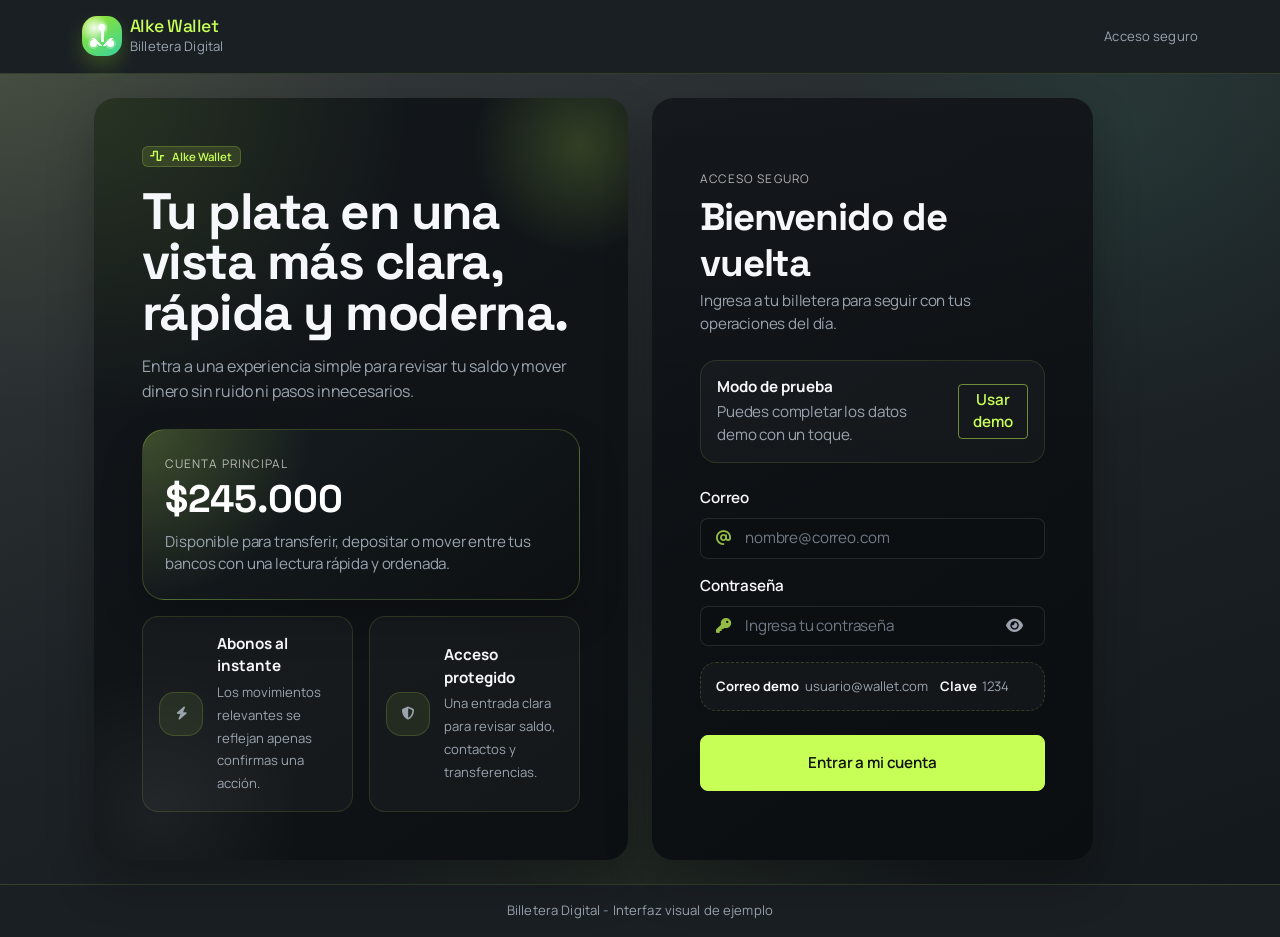
==== commit 4461e085: "se ajusta contenido y estilos" ====
--- a/pages/login.html
+++ b/pages/login.html
@@ -31,24 +31,24 @@
 
               <div class="login-stage__board mt-4">
                 <div class="login-stage__card">
-                  <span class="login-stage__eyebrow">Resumen de hoy</span>
+                  <span class="login-stage__eyebrow">Cuenta principal</span>
                   <strong class="login-stage__amount">$245.000</strong>
-                  <p class="login-stage__caption mb-0">Disponible para transferir, depositar o mover entre tus bancos.</p>
+                  <p class="login-stage__caption mb-0">Disponible para transferir, depositar o mover entre tus bancos con una lectura rápida y ordenada.</p>
                 </div>
 
                 <div class="login-stage__metrics">
                   <div class="login-stage__metric">
                     <span class="login-stage__metric-icon"><i class="fa-solid fa-bolt"></i></span>
                     <div>
-                      <strong>Movimientos al instante</strong>
-                      <span>Todo se actualiza apenas haces una acción.</span>
+                      <strong>Abonos al instante</strong>
+                      <span>Los movimientos relevantes se reflejan apenas confirmas una acción.</span>
                     </div>
                   </div>
                   <div class="login-stage__metric">
                     <span class="login-stage__metric-icon"><i class="fa-solid fa-shield-halved"></i></span>
                     <div>
-                      <strong>Acceso simple</strong>
-                      <span>Una entrada limpia para enfocarte en lo importante.</span>
+                      <strong>Acceso protegido</strong>
+                      <span>Una entrada clara para revisar saldo, contactos y transferencias.</span>
                     </div>
                   </div>
                 </div>
@@ -61,7 +61,7 @@
               <div class="login-panel__header mb-4">
                 <span class="login-panel__eyebrow">Acceso seguro</span>
                 <h2 class="mb-1">Bienvenido de vuelta</h2>
-                <p class="text-muted mb-0">Ingresa a tu billetera para seguir donde quedaste.</p>
+                <p class="text-muted mb-0">Ingresa a tu billetera para seguir con tus operaciones del día.</p>
               </div>
 
               <div class="login-demo-strip mb-4">
--- a/assets/css/styles.css
+++ b/assets/css/styles.css
@@ -11,6 +11,7 @@
     font-family: "Manrope", "Segoe UI", sans-serif;
     font-size: 0.95rem;
     background-attachment: fixed;
+    overflow-x: hidden;
 }
 
 :root {
@@ -29,6 +30,7 @@
     --app-shadow: 0 1rem 2.5rem rgba(0, 0, 0, 0.28);
     --app-font-body: "Manrope", "Segoe UI", sans-serif;
     --app-font-display: "Space Grotesk", "Segoe UI", sans-serif;
+    --app-mobile-shell: rgba(11, 15, 23, 0.92);
 }
 
 body,
@@ -45,6 +47,20 @@
     color: var(--app-text);
     border: 1px solid var(--app-border);
     box-shadow: var(--app-shadow);
+}
+
+[data-layout="app"] .simple-card {
+    position: relative;
+    overflow: hidden;
+}
+
+[data-layout="app"] .simple-card::before {
+    content: "";
+    position: absolute;
+    inset: 0 0 auto;
+    height: 1px;
+    background: linear-gradient(90deg, transparent, rgba(255, 255, 255, 0.22), transparent);
+    pointer-events: none;
 }
 
 .page-hero {
@@ -93,6 +109,13 @@
     display: flex;
     flex-direction: column;
     gap: 1rem;
+}
+
+.desktop-flow-column {
+    display: flex;
+    flex-direction: column;
+    gap: 1rem;
+    height: 100%;
 }
 
 .info-panel {
@@ -904,16 +927,170 @@
 
 .app-shell {
     min-height: 100vh;
+    position: relative;
+}
+
+.app-body {
+    min-height: 0;
 }
 
 .content-column {
-    min-height: 100vh;
+    min-height: 0;
+    min-width: 0;
 }
 
 .app-header .container-fluid,
 .app-footer .container-fluid {
     padding-left: 1.25rem;
     padding-right: 1.25rem;
+}
+
+.app-header {
+    position: relative;
+    z-index: 1105;
+    overflow: visible;
+}
+
+.app-header .container-fluid {
+    position: relative;
+    overflow: visible;
+}
+
+.app-sidebar-brand {
+    display: grid;
+    gap: 0.9rem;
+    padding: 1rem;
+    border-radius: 1.1rem;
+    background:
+        radial-gradient(circle at top left, rgba(200, 255, 87, 0.14), transparent 38%),
+        linear-gradient(145deg, #151a1f, #0e1114);
+    border: 1px solid rgba(200, 255, 87, 0.16);
+}
+
+.app-topbar-brand {
+    flex-shrink: 0;
+}
+
+.min-w-0 {
+    min-width: 0;
+}
+
+.app-header__side {
+    flex: 1 1 0;
+    min-width: 0;
+}
+
+.app-header__side--right {
+    justify-content: flex-end;
+}
+
+.app-header__center {
+    flex: 0 1 auto;
+    min-width: 0;
+    display: flex;
+    justify-content: center;
+}
+
+.app-topbar__copy {
+    min-width: 0;
+    display: grid;
+    gap: 0.05rem;
+    text-align: center;
+}
+
+.app-topbar__eyebrow {
+    color: rgba(255, 255, 255, 0.62);
+    font-size: 0.62rem;
+    text-transform: uppercase;
+    letter-spacing: 0.11em;
+}
+
+.app-topbar__title {
+    color: var(--app-text);
+    font-family: var(--app-font-display);
+    font-size: 0.92rem;
+    line-height: 1.05;
+}
+
+.app-topbar__status {
+    align-items: center;
+    flex-shrink: 0;
+}
+
+.app-topbar__meta {
+    display: inline-flex;
+    align-items: center;
+    gap: 0.7rem;
+}
+
+.app-topbar__pill {
+    min-height: 2.2rem;
+    padding: 0 0.85rem;
+    border-radius: 999px;
+    display: inline-flex;
+    align-items: center;
+    gap: 0.45rem;
+    color: var(--app-text);
+    background-color: rgba(255, 255, 255, 0.03);
+    border: 1px solid var(--app-border);
+    white-space: nowrap;
+}
+
+.app-topbar__pill--user {
+    background:
+        linear-gradient(180deg, rgba(255, 255, 255, 0.06), transparent 70%),
+        rgba(255, 255, 255, 0.02);
+}
+
+.app-menu-toggle {
+    width: 2.8rem;
+    height: 2.8rem;
+    padding: 0;
+    align-items: center;
+    justify-content: center;
+    flex-shrink: 0;
+}
+
+.app-mobile-user-toggle {
+    width: 2.8rem;
+    height: 2.8rem;
+    padding: 0;
+    display: inline-flex;
+    align-items: center;
+    justify-content: center;
+    border-radius: 0.95rem;
+    flex-shrink: 0;
+}
+
+.app-mobile-user-menu {
+    min-width: 160px;
+    padding: 0.35rem;
+    border-radius: 0.9rem;
+    border: 1px solid var(--app-border);
+    background:
+        linear-gradient(180deg, rgba(255, 255, 255, 0.05), transparent 70%),
+        var(--app-surface-soft);
+    box-shadow: 0 0.7rem 1.4rem rgba(0, 0, 0, 0.22);
+    z-index: 1200;
+}
+
+.app-mobile-user-menu .dropdown-item-text {
+    padding: 0.45rem 0.6rem;
+    font-size: 0.76rem;
+}
+
+.app-mobile-user-menu__item {
+    border-radius: 0.7rem;
+    display: inline-flex;
+    align-items: center;
+    gap: 0.6rem;
+    padding: 0.55rem 0.6rem;
+    font-size: 0.84rem;
+}
+
+.app-mobile-user-menu__item:hover,
+.app-mobile-user-menu__item:focus {
+    background-color: rgba(255, 255, 255, 0.06);
 }
 
 .sidebar {
@@ -921,14 +1098,17 @@
     background-color: var(--app-surface-soft) !important;
     border-color: var(--app-border) !important;
     box-shadow: inset -1px 0 0 rgba(255, 255, 255, 0.03);
+    flex-shrink: 0;
 }
 
 .sidebar .nav .btn {
     width: 100%;
-    min-height: 48px;
+    min-height: 52px;
     display: flex;
     align-items: center;
     justify-content: flex-start;
+    border-radius: 0.95rem;
+    padding: 0.85rem 1rem;
 }
 
 .sidebar .nav .btn i {
@@ -1210,6 +1390,51 @@
     box-shadow: 0 0.75rem 1.5rem rgba(0, 0, 0, 0.12);
 }
 
+.app-mobile-nav {
+    display: grid;
+    grid-template-columns: repeat(5, minmax(0, 1fr));
+    gap: 0.35rem;
+    padding: 0.45rem;
+    border-radius: 1.35rem;
+    background:
+        linear-gradient(180deg, rgba(255, 255, 255, 0.06), transparent 70%),
+        var(--app-mobile-shell);
+    border: 1px solid rgba(255, 255, 255, 0.08);
+    box-shadow: 0 1rem 2rem rgba(0, 0, 0, 0.28);
+    backdrop-filter: blur(20px);
+}
+
+.app-mobile-nav__link {
+    min-width: 0;
+    min-height: 4rem;
+    padding: 0.55rem 0.35rem;
+    border-radius: 1rem;
+    display: grid;
+    place-items: center;
+    gap: 0.25rem;
+    color: rgba(255, 255, 255, 0.7);
+    text-decoration: none;
+    text-align: center;
+    transition: background-color 0.2s ease, color 0.2s ease, transform 0.2s ease;
+}
+
+.app-mobile-nav__link i {
+    font-size: 1rem;
+}
+
+.app-mobile-nav__link span {
+    font-size: 0.68rem;
+    line-height: 1.2;
+}
+
+.app-mobile-nav__link.active {
+    color: #ffffff;
+    background:
+        radial-gradient(circle at top, rgba(0, 229, 255, 0.24), transparent 62%),
+        linear-gradient(145deg, rgba(0, 229, 255, 0.18), rgba(115, 255, 124, 0.14));
+    border: 1px solid rgba(0, 229, 255, 0.18);
+}
+
 .contact-chip {
     cursor: pointer;
 }
@@ -1396,6 +1621,70 @@
     font-size: 1rem;
 }
 
+[data-page="menu"] .amount-box {
+    display: grid;
+    gap: 0.35rem;
+}
+
+[data-page="transactions"] [data-movement-list] {
+    display: grid;
+    gap: 0.9rem;
+}
+
+[data-page="transactions"] .list-group-item + .list-group-item {
+    border-top-width: 1px;
+}
+
+.desktop-guide-card__eyebrow {
+    display: inline-block;
+    color: rgba(255, 255, 255, 0.68);
+    font-size: 0.72rem;
+    letter-spacing: 0.1em;
+    text-transform: uppercase;
+    margin-bottom: 0.45rem;
+}
+
+.desktop-guide-card__title {
+    font-size: 1rem;
+    margin-bottom: 0.85rem;
+}
+
+.desktop-guide-list {
+    display: grid;
+    gap: 0.75rem;
+}
+
+.desktop-guide-list__item {
+    display: grid;
+    grid-template-columns: auto minmax(0, 1fr);
+    gap: 0.75rem;
+    align-items: start;
+    padding: 0.85rem 0.9rem;
+    border-radius: 0.9rem;
+    background-color: rgba(255, 255, 255, 0.025);
+    border: 1px solid rgba(200, 255, 87, 0.08);
+}
+
+.desktop-guide-list__item strong {
+    display: block;
+    color: var(--app-text);
+    margin-bottom: 0.12rem;
+    font-size: 0.95rem;
+}
+
+.desktop-guide-list__step {
+    width: 1.9rem;
+    height: 1.9rem;
+    border-radius: 999px;
+    display: inline-flex;
+    align-items: center;
+    justify-content: center;
+    color: var(--app-accent-contrast);
+    background-color: var(--app-accent);
+    font-weight: 700;
+    flex-shrink: 0;
+}
+
 .display-6,
 .fw-bold {
     color: #ffffff;
@@ -1403,38 +1692,71 @@
 
 @media (max-width: 991.98px) {
     .sidebar {
-        position: fixed;
-        top: var(--app-header-height);
-        bottom: var(--app-footer-height);
-        left: -260px;
-        z-index: 1040;
-        height: auto;
-        max-height: calc(100vh - var(--app-header-height) - var(--app-footer-height));
-        overflow-y: auto;
-        transition: left 0.3s ease;
+        display: none !important;
     }
 
     .sidebar-overlay {
-        position: fixed;
-        top: var(--app-header-height);
-        right: 0;
-        bottom: var(--app-footer-height);
-        left: 0;
-        background-color: rgba(0, 0, 0, 0.35);
-        z-index: 1030;
-    }
-
-    .sidebar-toggle:checked ~ .sidebar {
-        left: 0;
-    }
-
-    .sidebar-toggle:checked ~ .sidebar-overlay {
-        display: block;
+        display: none !important;
     }
 
     .brand-mark {
         width: 2.3rem;
         height: 2.3rem;
+    }
+
+    .app-topbar__status {
+        display: none !important;
+    }
+
+    .app-topbar__status.d-flex {
+        display: inline-flex !important;
+    }
+
+    .app-header.bg-white {
+        background:
+            linear-gradient(180deg, rgba(255, 255, 255, 0.04), transparent 80%),
+            rgba(11, 15, 23, 0.88) !important;
+        backdrop-filter: blur(18px);
+    }
+
+    .app-header .container-fluid {
+        display: grid !important;
+        grid-template-columns: auto minmax(0, 1fr) auto;
+        align-items: center;
+        gap: 0.75rem;
+    }
+
+    .app-topbar-brand h1 {
+        font-size: 1.15rem;
+    }
+
+    .app-header__side--left {
+        flex: 0 1 auto;
+    }
+
+    .app-header__center {
+        flex: 1 1 auto;
+        justify-content: center;
+        padding: 0 0.35rem;
+    }
+
+    .app-header__side--left,
+    .app-header__side--right {
+        display: flex;
+        align-items: center;
+        min-width: 0;
+    }
+
+    .app-topbar__copy {
+        width: 100%;
+    }
+
+    .app-topbar__eyebrow {
+        font-size: 0.58rem;
+    }
+
+    .app-topbar__title {
+        font-size: 0.82rem;
     }
 
     .page-hero {
@@ -1451,6 +1773,33 @@
     .transfer-submit-button {
         width: 100%;
         min-width: 0;
+    }
+
+    .app-footer {
+        position: sticky !important;
+        z-index: 1020;
+        background: transparent !important;
+        border-top-color: transparent !important;
+    }
+
+    .content-column main.container {
+        padding-bottom: 5.9rem !important;
+    }
+
+    .app-footer .container-fluid {
+        padding-top: 0.45rem !important;
+        padding-bottom: max(0.45rem, env(safe-area-inset-bottom)) !important;
+    }
+
+    .app-mobile-user-menu {
+        position: fixed !important;
+        top: calc(var(--app-header-height) - 0.15rem) !important;
+        right: 1rem !important;
+        left: auto !important;
+        bottom: auto !important;
+        transform: none !important;
+        min-width: min(180px, calc(100vw - 2rem));
+        max-width: calc(100vw - 2rem);
     }
 }
 
@@ -1463,15 +1812,60 @@
         padding-bottom: 0.8rem !important;
     }
 
-    .app-footer {
-        position: static !important;
-    }
-
     .content-column main.container {
         padding-top: 1rem !important;
-        padding-bottom: 1rem !important;
+        padding-bottom: 5.75rem !important;
         padding-left: 0.85rem;
         padding-right: 0.85rem;
+    }
+
+    .app-header .container-fluid {
+        gap: 0.75rem;
+    }
+
+    .app-topbar-brand p,
+    .app-topbar__eyebrow {
+        display: none;
+    }
+
+    .app-topbar__title {
+        font-size: 0.8rem;
+    }
+
+    .app-topbar-brand h1 {
+        font-size: 1rem;
+    }
+
+    .app-header__side {
+        flex: 0 0 auto;
+    }
+
+    .app-header__center {
+        flex: 1 1 auto;
+        padding: 0 0.35rem;
+    }
+
+    .app-sidebar-brand {
+        padding: 0.9rem;
+        gap: 0.75rem;
+    }
+
+    .app-footer .container-fluid {
+        padding-top: 0.3rem !important;
+        padding-bottom: max(0.3rem, env(safe-area-inset-bottom)) !important;
+    }
+
+    .app-mobile-user-menu {
+        right: 0.85rem !important;
+        min-width: min(170px, calc(100vw - 1.7rem));
+        max-width: calc(100vw - 1.7rem);
+    }
+
+    .simple-card {
+        background:
+            radial-gradient(circle at top, rgba(200, 255, 87, 0.08), transparent 24%),
+            linear-gradient(180deg, rgba(255, 255, 255, 0.03), transparent 65%),
+            var(--app-surface);
     }
 
     .simple-card {
@@ -1498,6 +1892,41 @@
         gap: 0.75rem;
     }
 
+    .quick-action {
+        min-height: 150px;
+        padding: 1rem;
+        background:
+            radial-gradient(circle at top left, rgba(200, 255, 87, 0.14), transparent 34%),
+            linear-gradient(180deg, rgba(255, 255, 255, 0.04), transparent 55%),
+            var(--app-surface-soft);
+    }
+
+    .quick-action__text {
+        max-width: none;
+    }
+
+    .amount-box {
+        background:
+            radial-gradient(circle at top left, rgba(200, 255, 87, 0.22), transparent 32%),
+            radial-gradient(circle at 80% 20%, rgba(56, 211, 159, 0.12), transparent 20%),
+            linear-gradient(145deg, #101827, #091019) !important;
+    }
+
+    .info-panel,
+    .mini-stat,
+    .surface-panel,
+    .transfer-choice-card,
+    .movement-item {
+        background-color: rgba(17, 23, 34, 0.92);
+        border-color: rgba(200, 255, 87, 0.12);
+    }
+
+    .page-hero,
+    .section-heading,
+    .transfer-flow-head {
+        position: relative;
+    }
+
     .info-panel__value,
     .wallet-preview__amount,
     .login-stage__amount {
@@ -1612,6 +2041,34 @@
         padding: 0.9rem;
     }
 
+    .movement-item .d-flex {
+        gap: 0.85rem !important;
+    }
+
+    .movement-item__meta {
+        gap: 0.45rem;
+    }
+
+    .modal.fade .modal-dialog {
+        margin: 0;
+        min-height: 100%;
+        display: flex;
+        align-items: flex-end;
+    }
+
+    .modal-content {
+        border-radius: 1.2rem 1.2rem 0 0;
+        min-height: min(78vh, 720px);
+        width: 100%;
+    }
+
+    .modal-header,
+    .modal-body,
+    .modal-footer {
+        padding-left: 1rem;
+        padding-right: 1rem;
+    }
+
     .mobile-summary-grid .info-panel,
     .mobile-summary-grid .mini-stat {
         min-height: 100%;
@@ -1652,11 +2109,88 @@
     .transfer-tip-panel__summary {
         gap: 0.65rem;
     }
+
+    [data-page="menu"] .row.g-3 > [class*="col-"] {
+        width: 100%;
+    }
+
+    .app-mobile-nav {
+        gap: 0.2rem;
+        padding: 0.38rem;
+        border-radius: 1.1rem;
+    }
+
+    .app-mobile-nav__link {
+        min-height: 3.7rem;
+        padding: 0.45rem 0.2rem;
+    }
 }
 
 @media (min-width: 1200px) {
     .content-column main.container {
         max-width: 1320px;
+    }
+
+    .app-header.bg-white {
+        background:
+            linear-gradient(180deg, rgba(255, 255, 255, 0.04), transparent 80%),
+            rgba(15, 20, 26, 0.96) !important;
+        backdrop-filter: blur(12px);
+    }
+
+    .sidebar {
+        width: 270px;
+        min-height: 100%;
+        background:
+            linear-gradient(180deg, rgba(255, 255, 255, 0.025), transparent 65%),
+            #0f141a !important;
+        border-color: rgba(200, 255, 87, 0.1) !important;
+    }
+
+    .sidebar .nav {
+        gap: 0.75rem !important;
+    }
+
+    .sidebar .nav .btn {
+        min-height: 54px;
+        border-radius: 1rem;
+        border-width: 1px;
+    }
+
+    .app-topbar-brand .brand-mark {
+        width: 2.3rem;
+        height: 2.3rem;
+    }
+
+    .app-topbar__copy {
+        gap: 0.22rem;
+    }
+
+    .app-topbar__title {
+        font-size: 0.9rem;
+    }
+
+    .simple-card {
+        border-radius: 1.35rem;
+        box-shadow: 0 1.4rem 3rem rgba(0, 0, 0, 0.24);
+    }
+
+    .surface-panel,
+    .info-panel,
+    .mini-stat,
+    .movement-item,
+    .transfer-choice-card {
+        border-color: rgba(200, 255, 87, 0.12);
+    }
+
+    [data-page="menu"] .simple-card,
+    [data-page="transactions"] .simple-card,
+    [data-page="deposit"] .simple-card,
+    [data-page="retirar"] .simple-card,
+    [data-page="send-money"] .simple-card {
+        background:
+            linear-gradient(180deg, rgba(255, 255, 255, 0.025), transparent 12rem),
+            linear-gradient(145deg, #121920, #0d1318);
     }
 
     [data-page="menu"] .simple-card {
@@ -1672,6 +2206,30 @@
 
     [data-page="menu"] .quick-action {
         min-height: 188px;
+        background:
+            linear-gradient(180deg, rgba(255, 255, 255, 0.02), transparent 45%),
+            linear-gradient(145deg, #141b21, #10161b);
+    }
+
+    [data-page="menu"] .row.g-3 {
+        row-gap: 1rem !important;
+    }
+
+    [data-page="deposit"] .row.g-4.align-items-start,
+    [data-page="send-money"] .row.g-4.align-items-start,
+    [data-page="retirar"] .row.g-4.align-items-start {
+        grid-template-columns: minmax(0, 1.45fr) minmax(320px, 0.8fr);
+        display: grid;
+        align-items: start;
+    }
+
+    [data-page="deposit"] .row.g-4.align-items-start > [class*="col-"],
+    [data-page="send-money"] .row.g-4.align-items-start > [class*="col-"],
+    [data-page="retirar"] .row.g-4.align-items-start > [class*="col-"] {
+        width: auto;
+        max-width: none;
+        padding-left: calc(var(--bs-gutter-x) * 0.5);
+        padding-right: calc(var(--bs-gutter-x) * 0.5);
     }
 
     [data-page="deposit"] .simple-card,
@@ -1684,22 +2242,16 @@
     [data-page="deposit"] .mobile-summary-grid,
     [data-page="send-money"] .mobile-summary-grid,
     [data-page="retirar"] .mobile-summary-grid {
-        justify-content: center;
+        justify-content: flex-start;
     }
 
     [data-page="deposit"] .mobile-summary-grid > [class*="col-"],
     [data-page="send-money"] .mobile-summary-grid > [class*="col-"] {
-        max-width: 720px;
+        max-width: none;
     }
 
     [data-page="retirar"] .mobile-summary-grid > [class*="col-"] {
-        max-width: 480px;
-    }
-
-    [data-page="deposit"] .row.g-4.align-items-start,
-    [data-page="send-money"] .row.g-4.align-items-start,
-    [data-page="retirar"] .row.g-4.align-items-start {
-        justify-content: center;
+        max-width: none;
     }
 
     [data-page="deposit"] .transfer-panel__header,
@@ -1710,22 +2262,59 @@
 
     [data-page="send-money"] .transfer-choice-grid,
     [data-page="deposit"] .transfer-choice-grid {
-        grid-template-columns: repeat(2, minmax(320px, 1fr));
+        grid-template-columns: repeat(2, minmax(0, 1fr));
         align-items: stretch;
     }
 
     [data-page="deposit"] .transfer-choice-card,
     [data-page="send-money"] .transfer-choice-card,
     [data-page="retirar"] .transfer-choice-card {
-        min-height: 184px;
+        min-height: 148px;
+    }
+
+    [data-page="send-money"] .transfer-choice-card,
+    [data-page="deposit"] .transfer-choice-card {
+        min-width: 0;
+    }
+
+    [data-page="send-money"] .transfer-choice-card__text,
+    [data-page="deposit"] .transfer-choice-card__text {
+        max-width: none;
     }
 
     [data-page="retirar"] .transfer-choice-grid {
         max-width: 640px;
-        margin: 0 auto;
     }
 
     [data-page="send-money"] .d-flex.flex-column.flex-sm-row.gap-3.mt-4 {
-        justify-content: center;
-    }
-}
+        justify-content: flex-start;
+    }
+
+    [data-page="deposit"] .mobile-summary-grid,
+    [data-page="send-money"] .mobile-summary-grid,
+    [data-page="retirar"] .mobile-summary-grid,
+    [data-page="deposit"] .row.g-4.align-items-start,
+    [data-page="send-money"] .row.g-4.align-items-start,
+    [data-page="retirar"] .row.g-4.align-items-start {
+        max-width: 100%;
+        margin-left: 0;
+        margin-right: 0;
+    }
+
+    [data-page="deposit"] .desktop-guide-card,
+    [data-page="send-money"] .desktop-guide-card,
+    [data-page="retirar"] .desktop-guide-card {
+        position: sticky;
+        top: 1.5rem;
+        padding: 1rem;
+        min-height: 100%;
+    }
+
+    [data-page="deposit"] .desktop-guide-card .text-muted,
+    [data-page="send-money"] .desktop-guide-card .text-muted,
+    [data-page="retirar"] .desktop-guide-card .text-muted {
+        font-size: 0.84rem;
+        line-height: 1.45;
+    }
+
+}
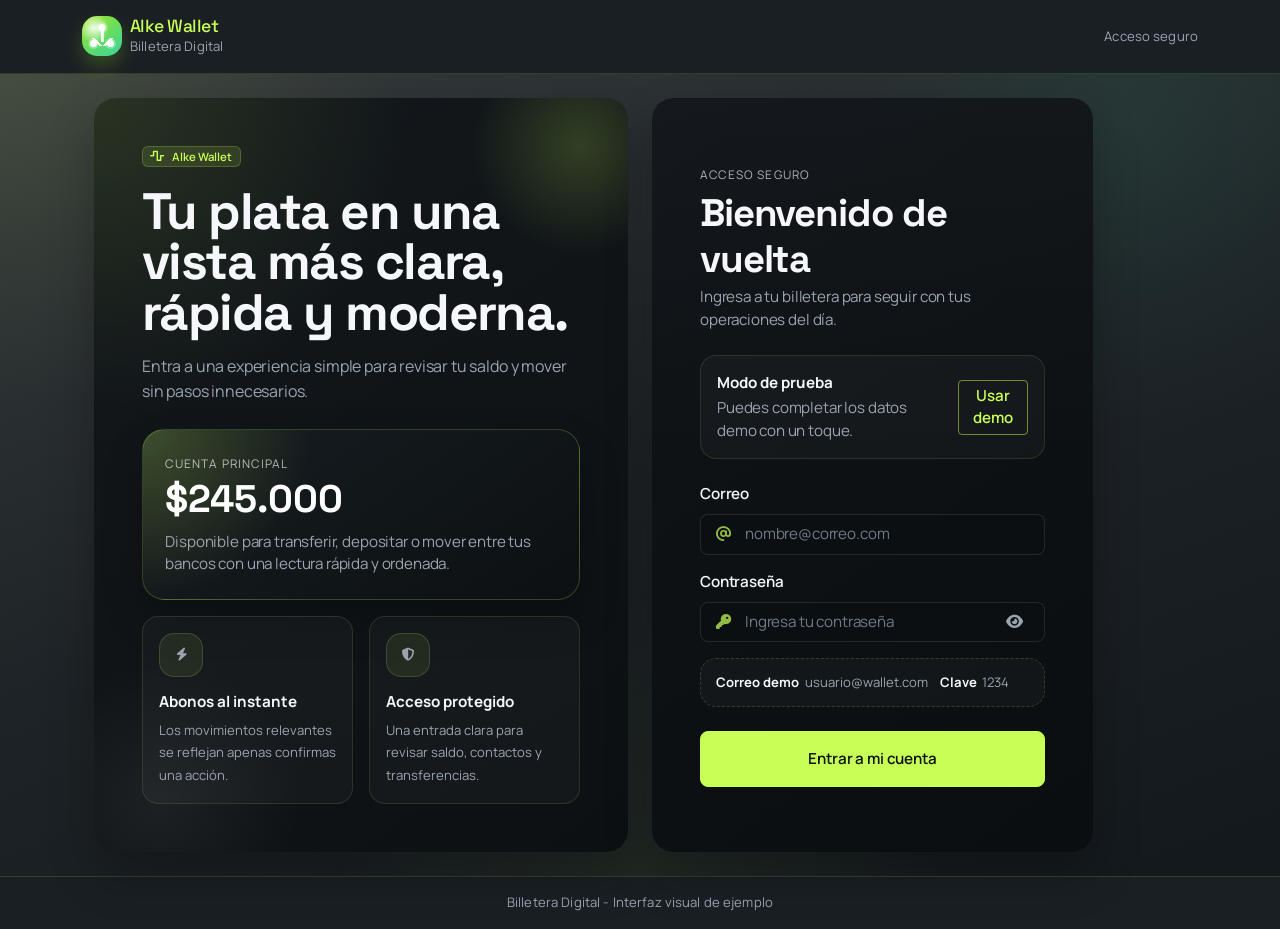
==== commit 868f8545: "se refina arquitectura de css y se arreglan bugs de persistencia de datos" ====
--- a/pages/login.html
+++ b/pages/login.html
@@ -9,6 +9,7 @@
     integrity="sha384-QWTKZyjpPEjISv5WaRU9OFeRpok6YctnYmDr5pNlyT2bRjXh0JMhjY6hW+ALEwIH" crossorigin="anonymous">
   <link rel="stylesheet" href="https://cdnjs.cloudflare.com/ajax/libs/font-awesome/6.7.2/css/all.min.css">
   <link rel="stylesheet" href="../assets/css/styles.css">
+  <link rel="stylesheet" href="../assets/css/pages/login.css">
 </head>
 
 <body data-page="login" data-layout="auth" data-title="Inicio de sesión | Billetera Digital">
@@ -26,7 +27,7 @@
 
               <div class="login-stage__copy">
                 <h2>Tu plata en una vista más clara, rápida y moderna.</h2>
-                <p class="text-muted mb-0">Entra a una experiencia simple para revisar tu saldo y mover dinero sin ruido ni pasos innecesarios.</p>
+                <p class="text-muted mb-0">Entra a una experiencia simple para revisar tu saldo y mover sin pasos innecesarios.</p>
               </div>
 
               <div class="login-stage__board mt-4">
@@ -56,8 +57,12 @@
             </section>
           </div>
 
-          <div class="col-12 col-lg-6 col-xl-5">
+          <div class="col-12 col-lg-6 col-xl-5" data-auth-login-panel>
             <section class="card simple-card border-0 p-4 p-md-5 h-100 login-panel">
+              <button type="button" class="btn btn-outline-secondary btn-sm login-panel__close d-lg-none" data-auth-login-close
+                aria-label="Cerrar acceso">
+                <i class="fa-solid fa-xmark"></i>
+              </button>
               <div class="login-panel__header mb-4">
                 <span class="login-panel__eyebrow">Acceso seguro</span>
                 <h2 class="mb-1">Bienvenido de vuelta</h2>
--- a/assets/css/styles.css
+++ b/assets/css/styles.css
@@ -99,25 +99,6 @@
     box-shadow: inset 0 1px 0 rgba(255, 255, 255, 0.02);
 }
 
-.deposit-method-panel {
-    display: flex;
-    flex-direction: column;
-    justify-content: flex-start;
-}
-
-.deposit-panel {
-    display: flex;
-    flex-direction: column;
-    gap: 1rem;
-}
-
-.desktop-flow-column {
-    display: flex;
-    flex-direction: column;
-    gap: 1rem;
-    height: 100%;
-}
-
 .info-panel {
     background:
         radial-gradient(circle at top left, rgba(200, 255, 87, 0.14), transparent 36%),
@@ -184,199 +165,6 @@
     line-height: 1.4;
 }
 
-.auth-panel {
-    background:
-        radial-gradient(circle at top left, rgba(200, 255, 87, 0.12), transparent 34%),
-        linear-gradient(145deg, #13181c, #0d1013);
-}
-
-.login-shell {
-    align-items: stretch;
-}
-
-.login-stage {
-    position: relative;
-    overflow: hidden;
-    display: flex;
-    flex-direction: column;
-    justify-content: space-between;
-}
-
-.login-stage::before {
-    content: "";
-    position: absolute;
-    top: -4rem;
-    right: -4rem;
-    width: 14rem;
-    height: 14rem;
-    border-radius: 999px;
-    background: radial-gradient(circle, rgba(200, 255, 87, 0.18), transparent 68%);
-    pointer-events: none;
-}
-
-.login-stage::after {
-    content: "";
-    position: absolute;
-    left: -5rem;
-    bottom: -6rem;
-    width: 18rem;
-    height: 18rem;
-    border-radius: 999px;
-    background: radial-gradient(circle, rgba(255, 255, 255, 0.06), transparent 70%);
-    pointer-events: none;
-}
-
-.login-stage__badge,
-.login-stage__copy,
-.login-stage__board {
-    position: relative;
-    z-index: 1;
-}
-
-.login-stage__badge {
-    align-self: flex-start;
-}
-
-.login-stage__copy {
-    max-width: 31rem;
-    margin-top: 1.25rem;
-}
-
-.login-stage__copy h2 {
-    font-size: clamp(2rem, 4vw, 3.4rem);
-    line-height: 0.98;
-    margin-bottom: 1rem;
-}
-
-.login-stage__copy p {
-    max-width: 29rem;
-    font-size: 1rem;
-    line-height: 1.6;
-}
-
-.login-stage__board {
-    display: grid;
-    gap: 1rem;
-}
-
-.login-stage__card {
-    border-radius: 1.4rem;
-    padding: 1.4rem;
-    border: 1px solid rgba(200, 255, 87, 0.2);
-    background:
-        radial-gradient(circle at top left, rgba(200, 255, 87, 0.22), transparent 36%),
-        linear-gradient(145deg, #171d21, #0c1013);
-    box-shadow: 0 1.2rem 2.5rem rgba(0, 0, 0, 0.24);
-}
-
-.login-stage__eyebrow {
-    display: inline-block;
-    color: rgba(255, 255, 255, 0.68);
-    font-size: 0.74rem;
-    text-transform: uppercase;
-    letter-spacing: 0.1em;
-    margin-bottom: 0.45rem;
-}
-
-.login-stage__amount {
-    display: block;
-    font-family: var(--app-font-display);
-    font-size: clamp(2.2rem, 3vw, 3rem);
-    line-height: 1;
-    color: #ffffff;
-    margin-bottom: 0.75rem;
-}
-
-.login-stage__caption {
-    color: var(--app-muted);
-    max-width: 24rem;
-    line-height: 1.5;
-}
-
-.login-stage__metrics {
-    display: grid;
-    grid-template-columns: repeat(2, minmax(0, 1fr));
-    gap: 1rem;
-}
-
-.login-stage__metric {
-    min-height: 100%;
-    display: flex;
-    align-items: center;
-    gap: 0.9rem;
-    padding: 1rem;
-    border-radius: 1rem;
-    background-color: rgba(255, 255, 255, 0.03);
-    border: 1px solid rgba(200, 255, 87, 0.12);
-}
-
-.login-stage__metric-icon {
-    width: 2.75rem;
-    height: 2.75rem;
-    border-radius: 0.95rem;
-    display: inline-flex;
-    align-items: center;
-    justify-content: center;
-    color: var(--app-accent);
-    background-color: rgba(200, 255, 87, 0.08);
-    border: 1px solid rgba(200, 255, 87, 0.16);
-    flex-shrink: 0;
-}
-
-.login-stage__metric strong {
-    display: block;
-    font-size: 0.95rem;
-    margin-bottom: 0.18rem;
-}
-
-.login-stage__metric span {
-    color: var(--app-muted);
-    font-size: 0.82rem;
-    line-height: 1.4;
-}
-
-.login-panel {
-    background:
-        linear-gradient(180deg, rgba(255, 255, 255, 0.02), transparent 50%),
-        linear-gradient(145deg, #101317, #0b0e11);
-    display: flex;
-    flex-direction: column;
-    justify-content: center;
-}
-
-.login-panel__header {
-    max-width: 28rem;
-}
-
-.login-panel__eyebrow {
-    display: inline-block;
-    color: rgba(255, 255, 255, 0.68);
-    font-size: 0.74rem;
-    text-transform: uppercase;
-    letter-spacing: 0.1em;
-    margin-bottom: 0.4rem;
-}
-
-.login-panel__header h2 {
-    font-size: clamp(1.8rem, 3vw, 2.6rem);
-}
-
-.login-demo-strip {
-    display: flex;
-    align-items: center;
-    justify-content: space-between;
-    gap: 1rem;
-    padding: 0.95rem 1rem;
-    border-radius: 1rem;
-    background-color: rgba(255, 255, 255, 0.03);
-    border: 1px solid rgba(200, 255, 87, 0.12);
-}
-
-.login-demo-strip strong {
-    display: block;
-    margin-bottom: 0.18rem;
-}
-
 .login-input-wrap {
     position: relative;
 }
@@ -418,215 +206,32 @@
     background-color: rgba(200, 255, 87, 0.08);
 }
 
-.login-demo-inline {
+.balance-header {
     display: flex;
-    flex-wrap: wrap;
+    align-items: center;
+    justify-content: space-between;
     gap: 0.75rem;
-    padding: 0.85rem 0.95rem;
-    border-radius: 1rem;
-    background-color: rgba(255, 255, 255, 0.03);
-    border: 1px dashed rgba(200, 255, 87, 0.18);
-}
-
-.login-demo-inline span {
+}
+
+.balance-visibility-toggle {
+    width: 2.2rem;
+    height: 2.2rem;
+    padding: 0;
+    border: 1px solid rgba(255, 255, 255, 0.12);
+    border-radius: 0.8rem;
     display: inline-flex;
     align-items: center;
-    gap: 0.35rem;
-    color: var(--app-muted);
-    font-size: 0.82rem;
-}
-
-.login-demo-inline strong {
-    color: var(--app-text);
-}
-
-.login-submit {
-    min-height: 3.5rem;
-}
-
-.wallet-preview__card {
-    border-radius: 1.25rem;
-    padding: 1.2rem;
-    background:
-        radial-gradient(circle at top left, rgba(200, 255, 87, 0.24), transparent 34%),
-        linear-gradient(145deg, #171c20, #090c0f);
-    border: 1px solid rgba(200, 255, 87, 0.18);
-    box-shadow: 0 1rem 2rem rgba(0, 0, 0, 0.2);
-}
-
-.wallet-preview__top {
-    display: flex;
-    justify-content: space-between;
-    align-items: center;
-    color: rgba(255, 255, 255, 0.7);
-    margin-bottom: 2rem;
-}
-
-.wallet-preview__brand {
-    font-size: 0.85rem;
-    text-transform: uppercase;
-    letter-spacing: 0.08em;
-}
-
-.wallet-preview__amount {
-    font-family: var(--app-font-display);
-    font-size: 1.8rem;
-    color: #ffffff;
-}
-
-.wallet-preview__meta {
-    color: var(--app-muted);
-    margin-top: 0.35rem;
-}
-
-.mini-feature {
-    background-color: rgba(255, 255, 255, 0.03);
-    border: 1px solid var(--app-border);
-    border-radius: 1rem;
-    min-height: 100%;
-    padding: 0.95rem 0.75rem;
-    display: flex;
-    flex-direction: column;
-    align-items: center;
-    gap: 0.45rem;
-    text-align: center;
-    color: var(--app-text);
-}
-
-.mini-feature i {
+    justify-content: center;
+    color: var(--app-text);
+    background-color: rgba(255, 255, 255, 0.04);
+    transition: background-color 0.2s ease, border-color 0.2s ease, color 0.2s ease;
+}
+
+.balance-visibility-toggle:hover,
+.balance-visibility-toggle:focus {
     color: var(--app-accent);
-}
-
-.amount-box {
-    border-radius: 1rem;
-    background:
-        radial-gradient(circle at top left, rgba(200, 255, 87, 0.2), transparent 34%),
-        linear-gradient(145deg, #14191d, #0c0f12) !important;
-    border: 1px solid rgba(200, 255, 87, 0.2);
-    box-shadow: 0 1rem 2rem rgba(0, 0, 0, 0.28);
-}
-
-.amount-box::after {
-    content: "";
-    position: absolute;
-    inset: 0;
-    border-radius: inherit;
-    background:
-        radial-gradient(circle at 85% 18%, rgba(255, 255, 255, 0.14), transparent 18%),
-        linear-gradient(120deg, transparent 0 58%, rgba(255, 255, 255, 0.04) 58% 64%, transparent 64%);
-    pointer-events: none;
-}
-
-.amount-box p {
-    color: rgba(255, 255, 255, 0.82);
-}
-
-.amount-box [data-wallet-balance],
-.amount-box [data-current-balance],
-.amount-box [data-available-balance] {
-    color: #ffffff;
-    letter-spacing: 0.02em;
-}
-
-.amount-box {
-    position: relative;
-    overflow: hidden;
-}
-
-.quick-action {
-    min-height: 168px;
-    border-radius: 1.2rem;
-    border: 1px solid var(--app-border);
-    background:
-        linear-gradient(180deg, rgba(255, 255, 255, 0.03), transparent 50%),
-        var(--app-surface-soft);
-    box-shadow: 0 1rem 2rem rgba(0, 0, 0, 0.18);
-    padding: 1.15rem;
-    display: flex;
-    flex-direction: column;
-    gap: 0.65rem;
-    position: relative;
-    overflow: hidden;
-    transition: transform 0.2s ease, border-color 0.2s ease, box-shadow 0.2s ease, background-color 0.2s ease;
-}
-
-.quick-action__icon {
-    width: 3.25rem;
-    height: 3.25rem;
-    border-radius: 1rem;
-    display: inline-flex;
-    align-items: center;
-    justify-content: center;
-    font-size: 1.25rem;
-    border: 1px solid rgba(200, 255, 87, 0.16);
-    background:
-        radial-gradient(circle at top left, rgba(200, 255, 87, 0.22), transparent 52%),
-        rgba(12, 15, 18, 0.86);
-}
-
-.quick-action__title {
-    color: var(--app-text);
-    font-family: var(--app-font-display);
-    font-size: 1rem;
-    line-height: 1.2;
-}
-
-.quick-action__text {
-    color: var(--app-muted);
-    max-width: 18ch;
-    font-size: 0.84rem;
-    line-height: 1.35;
-}
-
-.quick-action--live:hover,
-.quick-action--live:focus {
-    transform: translateY(-4px);
-    border-color: rgba(200, 255, 87, 0.36);
-    box-shadow: 0 1.3rem 2.2rem rgba(0, 0, 0, 0.24);
-}
-
-.quick-action--live:hover .quick-action__icon,
-.quick-action--live:focus .quick-action__icon {
-    background:
-        radial-gradient(circle at top left, rgba(200, 255, 87, 0.28), transparent 52%),
-        rgba(12, 15, 18, 0.96);
-    color: var(--app-accent);
-}
-
-.quick-action--coming-soon {
-    background:
-        linear-gradient(180deg, rgba(255, 255, 255, 0.015), transparent 55%),
-        linear-gradient(145deg, #181c20, #13171b);
-    border-color: rgba(255, 255, 255, 0.08);
-    filter: saturate(0.2);
-    opacity: 0.78;
-}
-
-.quick-action--coming-soon .quick-action__icon {
-    border-color: rgba(255, 255, 255, 0.08);
-    color: #b7bdc4;
-}
-
-.quick-action--coming-soon .quick-action__title,
-.quick-action--coming-soon .quick-action__text {
-    color: #b2bac2;
-}
-
-.quick-action__ribbon {
-    position: absolute;
-    top: 1.1rem;
-    right: -2.6rem;
-    width: 9.5rem;
-    padding: 0.22rem 0;
-    text-align: center;
-    font-size: 0.68rem;
-    letter-spacing: 0.12em;
-    text-transform: uppercase;
-    font-weight: 800;
-    color: rgba(255, 255, 255, 0.92);
-    background: linear-gradient(90deg, #70757c, #8a9097);
-    transform: rotate(38deg);
-    box-shadow: 0 0.35rem 1rem rgba(0, 0, 0, 0.25);
+    border-color: rgba(200, 255, 87, 0.28);
+    background-color: rgba(200, 255, 87, 0.08);
 }
 
 .section-heading {
@@ -643,8 +248,7 @@
     flex-shrink: 0;
 }
 
-.section-heading__eyebrow,
-.transfer-panel__eyebrow {
+.section-heading__eyebrow {
     display: inline-block;
     color: rgba(255, 255, 255, 0.68);
     font-size: 0.72rem;
@@ -687,244 +291,6 @@
     transform: translateY(-1px);
 }
 
-.transfer-panel {
-    padding: 1.2rem;
-}
-
-.transfer-choice-grid {
-    display: grid;
-    grid-template-columns: repeat(2, minmax(0, 1fr));
-    gap: 1rem;
-}
-
-.transfer-choice-card {
-    min-height: 168px;
-    border-radius: 1rem;
-    border: 1px solid var(--app-border);
-    background:
-        linear-gradient(180deg, rgba(255, 255, 255, 0.02), transparent 60%),
-        rgba(255, 255, 255, 0.02);
-    padding: 1rem;
-    display: grid;
-    grid-template-columns: auto minmax(0, 1fr);
-    align-items: start;
-    gap: 0.9rem;
-    text-align: left;
-    color: var(--app-text);
-    transition: border-color 0.2s ease, transform 0.2s ease, background-color 0.2s ease;
-}
-
-.transfer-choice-card:hover,
-.transfer-choice-card:focus,
-.transfer-choice-card.active {
-    border-color: rgba(200, 255, 87, 0.34);
-    background-color: rgba(200, 255, 87, 0.05);
-    transform: translateY(-2px);
-}
-
-.transfer-choice-card__icon {
-    width: 3rem;
-    height: 3rem;
-    border-radius: 0.95rem;
-    display: inline-flex;
-    align-items: center;
-    justify-content: center;
-    color: var(--app-accent);
-    border: 1px solid rgba(200, 255, 87, 0.16);
-    background-color: rgba(200, 255, 87, 0.08);
-}
-
-.transfer-choice-card__content {
-    display: flex;
-    flex-direction: column;
-    gap: 0.28rem;
-    min-width: 0;
-    align-items: flex-start;
-    justify-content: flex-start;
-    flex: 1;
-    padding-top: 0.1rem;
-}
-
-.transfer-choice-card__title {
-    font-family: var(--app-font-display);
-    font-size: 1rem;
-    display: block;
-    line-height: 1.2;
-}
-
-.transfer-choice-card__text {
-    color: var(--app-muted);
-    font-size: 0.82rem;
-    line-height: 1.35;
-    display: block;
-    max-width: 28ch;
-}
-
-.transfer-flow-head {
-    display: flex;
-    align-items: center;
-    justify-content: space-between;
-    gap: 1rem;
-}
-
-.transfer-flow-head__eyebrow {
-    display: inline-block;
-    font-size: 0.72rem;
-    text-transform: uppercase;
-    letter-spacing: 0.1em;
-    color: rgba(255, 255, 255, 0.68);
-    margin-bottom: 0.25rem;
-}
-
-.transfer-flow-head__title {
-    display: block;
-    font-size: 1rem;
-    color: var(--app-text);
-}
-
-[data-contact-selection-step],
-[data-transfer-amount-step] {
-    transition: opacity 0.2s ease;
-}
-
-.transfer-panel__header {
-    display: flex;
-    align-items: flex-start;
-    justify-content: space-between;
-    gap: 1rem;
-    margin-bottom: 1.2rem;
-}
-
-.transfer-panel__badge {
-    display: inline-flex;
-    align-items: center;
-    gap: 0.45rem;
-    min-height: 2.2rem;
-    padding: 0 0.85rem;
-    border-radius: 999px;
-    background-color: rgba(200, 255, 87, 0.08);
-    color: var(--app-accent);
-    border: 1px solid rgba(200, 255, 87, 0.16);
-    white-space: nowrap;
-}
-
-.transfer-field-group {
-    display: flex;
-    flex-direction: column;
-    gap: 0.65rem;
-}
-
-.transfer-checklist__item i {
-    color: var(--app-accent);
-}
-
-.input-highlight {
-    position: relative;
-}
-
-.input-highlight__prefix {
-    position: absolute;
-    top: 50%;
-    left: 1rem;
-    transform: translateY(-50%);
-    color: rgba(255, 255, 255, 0.72);
-    font-weight: 700;
-    z-index: 1;
-}
-
-.input-highlight__control {
-    padding-left: 2rem;
-}
-
-.transfer-submit-row {
-    display: flex;
-    align-items: center;
-    justify-content: space-between;
-    gap: 1rem;
-    padding-top: 0.3rem;
-}
-
-.transfer-submit-copy strong {
-    display: block;
-    margin-bottom: 0.2rem;
-}
-
-.transfer-submit-copy p {
-    font-size: 0.84rem;
-    line-height: 1.4;
-}
-
-.transfer-submit-button {
-    min-width: 200px;
-}
-
-.transfer-tip-panel {
-    background:
-        linear-gradient(180deg, rgba(255, 255, 255, 0.02), transparent 60%),
-        var(--app-surface-soft);
-}
-
-.transfer-tip-panel--compact {
-    padding: 0.9rem 1rem;
-}
-
-.transfer-tip-panel__summary {
-    display: flex;
-    align-items: center;
-    justify-content: space-between;
-    gap: 1rem;
-    cursor: pointer;
-    list-style: none;
-    color: var(--app-text);
-}
-
-.transfer-tip-panel__summary::-webkit-details-marker {
-    display: none;
-}
-
-.transfer-tip-panel__summary-text {
-    display: inline-flex;
-    align-items: center;
-    gap: 0.65rem;
-}
-
-.transfer-tip-panel__summary-text i,
-.transfer-tip-panel__chevron {
-    color: var(--app-accent);
-}
-
-.transfer-tip-panel__chevron {
-    transition: transform 0.2s ease;
-}
-
-.transfer-tip-panel[open] .transfer-tip-panel__chevron {
-    transform: rotate(180deg);
-}
-
-.transfer-tip-panel .transfer-checklist {
-    margin-top: 0.9rem;
-}
-
-.transfer-checklist--compact .transfer-checklist__item i {
-    width: 1rem;
-    text-align: center;
-}
-
-.transfer-checklist {
-    display: flex;
-    flex-direction: column;
-    gap: 0.85rem;
-}
-
-.transfer-checklist__item {
-    display: flex;
-    align-items: flex-start;
-    gap: 0.7rem;
-    color: var(--app-text);
-    font-size: 0.84rem;
-    line-height: 1.4;
-}
-
 .app-shell {
     min-height: 100vh;
     position: relative;
@@ -946,9 +312,14 @@
 }
 
 .app-header {
-    position: relative;
+    position: sticky;
+    top: 0;
     z-index: 1105;
     overflow: visible;
+}
+
+.app-footer {
+    position: static !important;
 }
 
 .app-header .container-fluid {
@@ -1435,52 +806,6 @@
     border: 1px solid rgba(0, 229, 255, 0.18);
 }
 
-.contact-chip {
-    cursor: pointer;
-}
-
-.contact-chip.active {
-    background-color: var(--app-accent) !important;
-    color: var(--app-accent-contrast) !important;
-    border-color: var(--app-accent) !important;
-    box-shadow: 0 0.65rem 1.2rem rgba(166, 242, 38, 0.16);
-}
-
-.autocomplete-box {
-    position: relative;
-    overflow: visible;
-}
-
-#contactAutocomplete {
-    position: absolute;
-    top: calc(100% + 0.65rem);
-    left: 0;
-    right: 0;
-    z-index: 30;
-    margin-top: 0 !important;
-    border: 1px solid var(--app-border);
-    border-radius: 0.9rem;
-    overflow: hidden;
-    box-shadow: 0 1rem 2rem rgba(0, 0, 0, 0.28);
-    max-height: min(260px, 40vh);
-    overflow-y: auto;
-}
-
-#contactAutocomplete .list-group-item {
-    background-color: var(--app-surface-soft);
-}
-
-.contact-chip-list {
-    display: flex;
-    flex-wrap: wrap;
-    gap: 0.65rem;
-}
-
-.contact-chip-list .contact-chip,
-.contact-chip-list .badge {
-    margin: 0 !important;
-}
-
 .modal-content {
     background-color: var(--app-surface);
     border: 1px solid var(--app-border);
@@ -1583,108 +908,6 @@
     filter: invert(1) grayscale(1);
 }
 
-.movement-item {
-    padding: 1rem 1.1rem;
-    background:
-        linear-gradient(180deg, rgba(255, 255, 255, 0.02), transparent 55%),
-        var(--app-surface-soft);
-}
-
-.movement-item__body {
-    flex: 1;
-    min-width: 0;
-}
-
-.movement-item__meta {
-    display: flex;
-    align-items: center;
-    gap: 0.6rem;
-    flex-wrap: wrap;
-}
-
-.movement-item__tag {
-    display: inline-flex;
-    align-items: center;
-    min-height: 1.65rem;
-    padding: 0 0.65rem;
-    border-radius: 999px;
-    font-size: 0.72rem;
-    text-transform: uppercase;
-    letter-spacing: 0.08em;
-    background-color: rgba(200, 255, 87, 0.1);
-    color: var(--app-accent);
-    border: 1px solid rgba(200, 255, 87, 0.18);
-}
-
-.movement-item__amount {
-    white-space: nowrap;
-    font-size: 1rem;
-}
-
-[data-page="menu"] .amount-box {
-    display: grid;
-    gap: 0.35rem;
-}
-
-[data-page="transactions"] [data-movement-list] {
-    display: grid;
-    gap: 0.9rem;
-}
-
-[data-page="transactions"] .list-group-item + .list-group-item {
-    border-top-width: 1px;
-}
-
-.desktop-guide-card__eyebrow {
-    display: inline-block;
-    color: rgba(255, 255, 255, 0.68);
-    font-size: 0.72rem;
-    letter-spacing: 0.1em;
-    text-transform: uppercase;
-    margin-bottom: 0.45rem;
-}
-
-.desktop-guide-card__title {
-    font-size: 1rem;
-    margin-bottom: 0.85rem;
-}
-
-.desktop-guide-list {
-    display: grid;
-    gap: 0.75rem;
-}
-
-.desktop-guide-list__item {
-    display: grid;
-    grid-template-columns: auto minmax(0, 1fr);
-    gap: 0.75rem;
-    align-items: start;
-    padding: 0.85rem 0.9rem;
-    border-radius: 0.9rem;
-    background-color: rgba(255, 255, 255, 0.025);
-    border: 1px solid rgba(200, 255, 87, 0.08);
-}
-
-.desktop-guide-list__item strong {
-    display: block;
-    color: var(--app-text);
-    margin-bottom: 0.12rem;
-    font-size: 0.95rem;
-}
-
-.desktop-guide-list__step {
-    width: 1.9rem;
-    height: 1.9rem;
-    border-radius: 999px;
-    display: inline-flex;
-    align-items: center;
-    justify-content: center;
-    color: var(--app-accent-contrast);
-    background-color: var(--app-accent);
-    font-weight: 700;
-    flex-shrink: 0;
-}
-
 .display-6,
 .fw-bold {
     color: #ffffff;
@@ -1764,17 +987,6 @@
         align-items: start;
     }
 
-    .transfer-submit-row,
-    .transfer-panel__header {
-        flex-direction: column;
-        align-items: stretch;
-    }
-
-    .transfer-submit-button {
-        width: 100%;
-        min-width: 0;
-    }
-
     .app-footer {
         position: sticky !important;
         z-index: 1020;
@@ -1783,7 +995,7 @@
     }
 
     .content-column main.container {
-        padding-bottom: 5.9rem !important;
+        padding-bottom: calc(var(--app-footer-height) + 0.65rem) !important;
     }
 
     .app-footer .container-fluid {
@@ -1814,7 +1026,7 @@
 
     .content-column main.container {
         padding-top: 1rem !important;
-        padding-bottom: 5.75rem !important;
+        padding-bottom: calc(var(--app-footer-height) + 0.4rem) !important;
         padding-left: 0.85rem;
         padding-right: 0.85rem;
     }
@@ -1873,7 +1085,6 @@
     }
 
     .surface-panel,
-    .transfer-panel,
     .info-panel,
     .mini-stat {
         padding: 0.9rem;
@@ -1892,51 +1103,30 @@
         gap: 0.75rem;
     }
 
-    .quick-action {
-        min-height: 150px;
-        padding: 1rem;
-        background:
-            radial-gradient(circle at top left, rgba(200, 255, 87, 0.14), transparent 34%),
-            linear-gradient(180deg, rgba(255, 255, 255, 0.04), transparent 55%),
-            var(--app-surface-soft);
-    }
-
-    .quick-action__text {
-        max-width: none;
-    }
-
-    .amount-box {
-        background:
-            radial-gradient(circle at top left, rgba(200, 255, 87, 0.22), transparent 32%),
-            radial-gradient(circle at 80% 20%, rgba(56, 211, 159, 0.12), transparent 20%),
-            linear-gradient(145deg, #101827, #091019) !important;
+    .balance-visibility-toggle {
+        width: 2rem;
+        height: 2rem;
+        border-radius: 0.75rem;
     }
 
     .info-panel,
     .mini-stat,
-    .surface-panel,
-    .transfer-choice-card,
-    .movement-item {
+    .surface-panel {
         background-color: rgba(17, 23, 34, 0.92);
         border-color: rgba(200, 255, 87, 0.12);
     }
 
     .page-hero,
-    .section-heading,
-    .transfer-flow-head {
+    .section-heading {
         position: relative;
     }
 
-    .info-panel__value,
-    .wallet-preview__amount,
-    .login-stage__amount {
+    .info-panel__value {
         font-size: 1.45rem;
     }
 
     .info-panel__text,
-    .mini-stat__text,
-    .transfer-submit-copy p,
-    .transfer-checklist__item {
+    .mini-stat__text {
         font-size: 0.86rem;
     }
 
@@ -1953,100 +1143,9 @@
         border-radius: 0.8rem;
     }
 
-    .transfer-panel__header {
-        margin-bottom: 1rem;
-        gap: 0.75rem;
-    }
-
-    .transfer-panel__badge {
-        align-self: flex-start;
-        min-height: 2rem;
-        padding: 0 0.7rem;
-        font-size: 0.82rem;
-    }
-
-    .transfer-field-group {
-        gap: 0.5rem;
-    }
-
-    .transfer-choice-grid {
-        grid-template-columns: 1fr;
-        gap: 0.75rem;
-    }
-
-    .transfer-choice-card {
-        min-height: auto;
-        padding: 0.9rem;
-    }
-
-    .transfer-flow-head {
-        flex-direction: column;
-        align-items: stretch;
-        gap: 0.75rem;
-    }
-
-    .transfer-submit-row {
-        gap: 0.85rem;
-    }
-
-    .transfer-submit-copy strong {
-        font-size: 0.95rem;
-    }
-
-    .login-demo-strip {
-        flex-direction: column;
-        align-items: stretch;
-    }
-
-    .login-stage__metrics {
-        grid-template-columns: 1fr;
-    }
-
     .modal-content .form-select,
     .modal-content .form-control {
         font-size: 0.92rem;
-    }
-
-    .transfer-tip-panel--compact {
-        padding: 0.8rem 0.9rem;
-    }
-
-    .contact-chip-list {
-        flex-wrap: nowrap;
-        overflow-x: auto;
-        padding-bottom: 0.25rem;
-        scrollbar-width: thin;
-    }
-
-    .contact-chip-list .contact-chip,
-    .contact-chip-list .badge {
-        flex: 0 0 auto;
-        white-space: nowrap;
-    }
-
-    .contact-chip-list::-webkit-scrollbar {
-        height: 6px;
-    }
-
-    .contact-chip-list::-webkit-scrollbar-thumb {
-        background-color: rgba(255, 255, 255, 0.16);
-        border-radius: 999px;
-    }
-
-    #contactAutocomplete .list-group-item {
-        padding: 0.8rem 0.85rem;
-    }
-
-    .movement-item {
-        padding: 0.9rem;
-    }
-
-    .movement-item .d-flex {
-        gap: 0.85rem !important;
-    }
-
-    .movement-item__meta {
-        gap: 0.45rem;
     }
 
     .modal.fade .modal-dialog {
@@ -2068,11 +1167,6 @@
         padding-left: 1rem;
         padding-right: 1rem;
     }
-
-    .mobile-summary-grid .info-panel,
-    .mobile-summary-grid .mini-stat {
-        min-height: 100%;
-    }
 }
 
 @media (max-width: 420px) {
@@ -2092,26 +1186,6 @@
 
     .section-heading__actions {
         gap: 0.45rem;
-    }
-
-    .transfer-panel {
-        padding: 0.9rem;
-    }
-
-    .login-stage__card {
-        padding: 1.05rem;
-    }
-
-    .transfer-checklist {
-        gap: 0.7rem;
-    }
-
-    .transfer-tip-panel__summary {
-        gap: 0.65rem;
-    }
-
-    [data-page="menu"] .row.g-3 > [class*="col-"] {
-        width: 100%;
     }
 
     .app-mobile-nav {
@@ -2177,144 +1251,7 @@
 
     .surface-panel,
     .info-panel,
-    .mini-stat,
-    .movement-item,
-    .transfer-choice-card {
+    .mini-stat {
         border-color: rgba(200, 255, 87, 0.12);
     }
-
-    [data-page="menu"] .simple-card,
-    [data-page="transactions"] .simple-card,
-    [data-page="deposit"] .simple-card,
-    [data-page="retirar"] .simple-card,
-    [data-page="send-money"] .simple-card {
-        background:
-            linear-gradient(180deg, rgba(255, 255, 255, 0.025), transparent 12rem),
-            linear-gradient(145deg, #121920, #0d1318);
-    }
-
-    [data-page="menu"] .simple-card {
-        max-width: 1240px;
-        margin: 0 auto;
-    }
-
-    [data-page="menu"] .amount-box {
-        max-width: 860px;
-        margin-left: auto;
-        margin-right: auto;
-    }
-
-    [data-page="menu"] .quick-action {
-        min-height: 188px;
-        background:
-            linear-gradient(180deg, rgba(255, 255, 255, 0.02), transparent 45%),
-            linear-gradient(145deg, #141b21, #10161b);
-    }
-
-    [data-page="menu"] .row.g-3 {
-        row-gap: 1rem !important;
-    }
-
-    [data-page="deposit"] .row.g-4.align-items-start,
-    [data-page="send-money"] .row.g-4.align-items-start,
-    [data-page="retirar"] .row.g-4.align-items-start {
-        grid-template-columns: minmax(0, 1.45fr) minmax(320px, 0.8fr);
-        display: grid;
-        align-items: start;
-    }
-
-    [data-page="deposit"] .row.g-4.align-items-start > [class*="col-"],
-    [data-page="send-money"] .row.g-4.align-items-start > [class*="col-"],
-    [data-page="retirar"] .row.g-4.align-items-start > [class*="col-"] {
-        width: auto;
-        max-width: none;
-        padding-left: calc(var(--bs-gutter-x) * 0.5);
-        padding-right: calc(var(--bs-gutter-x) * 0.5);
-    }
-
-    [data-page="deposit"] .simple-card,
-    [data-page="retirar"] .simple-card,
-    [data-page="send-money"] .simple-card {
-        max-width: 1180px;
-        margin: 0 auto;
-    }
-
-    [data-page="deposit"] .mobile-summary-grid,
-    [data-page="send-money"] .mobile-summary-grid,
-    [data-page="retirar"] .mobile-summary-grid {
-        justify-content: flex-start;
-    }
-
-    [data-page="deposit"] .mobile-summary-grid > [class*="col-"],
-    [data-page="send-money"] .mobile-summary-grid > [class*="col-"] {
-        max-width: none;
-    }
-
-    [data-page="retirar"] .mobile-summary-grid > [class*="col-"] {
-        max-width: none;
-    }
-
-    [data-page="deposit"] .transfer-panel__header,
-    [data-page="send-money"] .transfer-panel__header,
-    [data-page="retirar"] .transfer-panel__header {
-        align-items: center;
-    }
-
-    [data-page="send-money"] .transfer-choice-grid,
-    [data-page="deposit"] .transfer-choice-grid {
-        grid-template-columns: repeat(2, minmax(0, 1fr));
-        align-items: stretch;
-    }
-
-    [data-page="deposit"] .transfer-choice-card,
-    [data-page="send-money"] .transfer-choice-card,
-    [data-page="retirar"] .transfer-choice-card {
-        min-height: 148px;
-    }
-
-    [data-page="send-money"] .transfer-choice-card,
-    [data-page="deposit"] .transfer-choice-card {
-        min-width: 0;
-    }
-
-    [data-page="send-money"] .transfer-choice-card__text,
-    [data-page="deposit"] .transfer-choice-card__text {
-        max-width: none;
-    }
-
-    [data-page="retirar"] .transfer-choice-grid {
-        max-width: 640px;
-    }
-
-    [data-page="send-money"] .d-flex.flex-column.flex-sm-row.gap-3.mt-4 {
-        justify-content: flex-start;
-    }
-
-    [data-page="deposit"] .mobile-summary-grid,
-    [data-page="send-money"] .mobile-summary-grid,
-    [data-page="retirar"] .mobile-summary-grid,
-    [data-page="deposit"] .row.g-4.align-items-start,
-    [data-page="send-money"] .row.g-4.align-items-start,
-    [data-page="retirar"] .row.g-4.align-items-start {
-        max-width: 100%;
-        margin-left: 0;
-        margin-right: 0;
-    }
-
-    [data-page="deposit"] .desktop-guide-card,
-    [data-page="send-money"] .desktop-guide-card,
-    [data-page="retirar"] .desktop-guide-card {
-        position: sticky;
-        top: 1.5rem;
-        padding: 1rem;
-        min-height: 100%;
-    }
-
-    [data-page="deposit"] .desktop-guide-card .text-muted,
-    [data-page="send-money"] .desktop-guide-card .text-muted,
-    [data-page="retirar"] .desktop-guide-card .text-muted {
-        font-size: 0.84rem;
-        line-height: 1.45;
-    }
-
-}
+}
--- a/assets/css/pages/login.css
+++ b/assets/css/pages/login.css
@@ -0,0 +1,370 @@
+@media all {
+    .auth-panel {
+        background:
+            radial-gradient(circle at top left, rgba(200, 255, 87, 0.12), transparent 34%),
+            linear-gradient(145deg, #13181c, #0d1013);
+    }
+
+    .login-shell {
+        align-items: stretch;
+    }
+
+    .login-stage {
+        position: relative;
+        overflow: hidden;
+        display: flex;
+        flex-direction: column;
+        justify-content: space-between;
+    }
+
+    .login-stage::before {
+        content: "";
+        position: absolute;
+        top: -4rem;
+        right: -4rem;
+        width: 14rem;
+        height: 14rem;
+        border-radius: 999px;
+        background: radial-gradient(circle, rgba(200, 255, 87, 0.18), transparent 68%);
+        pointer-events: none;
+    }
+
+    .login-stage::after {
+        content: "";
+        position: absolute;
+        left: -5rem;
+        bottom: -6rem;
+        width: 18rem;
+        height: 18rem;
+        border-radius: 999px;
+        background: radial-gradient(circle, rgba(255, 255, 255, 0.06), transparent 70%);
+        pointer-events: none;
+    }
+
+    .login-stage__badge,
+    .login-stage__copy,
+    .login-stage__board {
+        position: relative;
+        z-index: 1;
+    }
+
+    .login-stage__badge {
+        align-self: flex-start;
+    }
+
+    .login-stage__copy {
+        max-width: 31rem;
+        margin-top: 1.25rem;
+    }
+
+    .login-stage__copy h2 {
+        font-size: clamp(2rem, 4vw, 3.4rem);
+        line-height: 0.98;
+        margin-bottom: 1rem;
+    }
+
+    .login-stage__copy p {
+        max-width: 29rem;
+        font-size: 1rem;
+        line-height: 1.6;
+    }
+
+    .login-stage__board {
+        display: grid;
+        gap: 1rem;
+    }
+
+    .login-stage__card {
+        border-radius: 1.4rem;
+        padding: 1.4rem;
+        border: 1px solid rgba(200, 255, 87, 0.2);
+        background:
+            radial-gradient(circle at top left, rgba(200, 255, 87, 0.22), transparent 36%),
+            linear-gradient(145deg, #171d21, #0c1013);
+        box-shadow: 0 1.2rem 2.5rem rgba(0, 0, 0, 0.24);
+    }
+
+    .login-stage__eyebrow {
+        display: inline-block;
+        color: rgba(255, 255, 255, 0.68);
+        font-size: 0.74rem;
+        text-transform: uppercase;
+        letter-spacing: 0.1em;
+        margin-bottom: 0.45rem;
+    }
+
+    .login-stage__amount {
+        display: block;
+        font-family: var(--app-font-display);
+        font-size: clamp(2.2rem, 3vw, 3rem);
+        line-height: 1;
+        color: #ffffff;
+        margin-bottom: 0.75rem;
+    }
+
+    .login-stage__caption {
+        color: var(--app-muted);
+        max-width: 24rem;
+        line-height: 1.5;
+    }
+
+    .login-stage__metrics {
+        display: grid;
+        grid-template-columns: repeat(2, minmax(0, 1fr));
+        gap: 1rem;
+    }
+
+    .login-stage__metric {
+        min-height: 100%;
+        display: flex;
+        flex-direction: column;
+        align-items: flex-start;
+        gap: 0.9rem;
+        padding: 1rem;
+        border-radius: 1rem;
+        background-color: rgba(255, 255, 255, 0.03);
+        border: 1px solid rgba(200, 255, 87, 0.12);
+    }
+
+    .login-stage__metric-icon {
+        width: 2.75rem;
+        height: 2.75rem;
+        border-radius: 0.95rem;
+        display: inline-flex;
+        align-items: center;
+        justify-content: center;
+        color: var(--app-accent);
+        background-color: rgba(200, 255, 87, 0.08);
+        border: 1px solid rgba(200, 255, 87, 0.16);
+        flex-shrink: 0;
+    }
+
+    .login-stage__metric strong {
+        display: block;
+        font-size: 0.95rem;
+        margin-bottom: 0.3rem;
+    }
+
+    .login-stage__metric span {
+        color: var(--app-muted);
+        font-size: 0.82rem;
+        line-height: 1.4;
+    }
+
+    .login-stage__metric > div {
+        width: 100%;
+    }
+
+    .login-panel {
+        background:
+            linear-gradient(180deg, rgba(255, 255, 255, 0.02), transparent 50%),
+            linear-gradient(145deg, #101317, #0b0e11);
+        display: flex;
+        flex-direction: column;
+        justify-content: center;
+        position: relative;
+    }
+
+    .login-panel__header {
+        max-width: 28rem;
+    }
+
+    .login-panel__close {
+        position: absolute;
+        top: 1rem;
+        right: 1rem;
+        width: 2.35rem;
+        height: 2.35rem;
+        padding: 0;
+        border-radius: 0.8rem;
+        display: inline-flex;
+        align-items: center;
+        justify-content: center;
+        z-index: 2;
+    }
+
+    .login-panel__eyebrow {
+        display: inline-block;
+        color: rgba(255, 255, 255, 0.68);
+        font-size: 0.74rem;
+        text-transform: uppercase;
+        letter-spacing: 0.1em;
+        margin-bottom: 0.4rem;
+    }
+
+    .login-panel__header h2 {
+        font-size: clamp(1.8rem, 3vw, 2.6rem);
+    }
+
+    .login-demo-strip {
+        display: flex;
+        align-items: center;
+        justify-content: space-between;
+        gap: 1rem;
+        padding: 0.95rem 1rem;
+        border-radius: 1rem;
+        background-color: rgba(255, 255, 255, 0.03);
+        border: 1px solid rgba(200, 255, 87, 0.12);
+    }
+
+    .login-demo-strip strong {
+        display: block;
+        margin-bottom: 0.18rem;
+    }
+
+    .login-input-wrap {
+        position: relative;
+    }
+
+    .login-input-wrap__icon {
+        position: absolute;
+        top: 50%;
+        left: 1rem;
+        transform: translateY(-50%);
+        color: rgba(200, 255, 87, 0.72);
+        pointer-events: none;
+        z-index: 1;
+    }
+
+    .login-input-wrap__control {
+        padding-left: 2.75rem;
+        padding-right: 3rem;
+    }
+
+    .login-input-wrap__action {
+        position: absolute;
+        top: 50%;
+        right: 0.8rem;
+        transform: translateY(-50%);
+        width: 2.2rem;
+        height: 2.2rem;
+        border: 0;
+        border-radius: 0.8rem;
+        display: inline-flex;
+        align-items: center;
+        justify-content: center;
+        color: var(--app-muted);
+        background: transparent;
+    }
+
+    .login-input-wrap__action:hover,
+    .login-input-wrap__action:focus {
+        color: var(--app-accent);
+        background-color: rgba(200, 255, 87, 0.08);
+    }
+
+    .login-demo-inline {
+        display: flex;
+        flex-wrap: wrap;
+        gap: 0.75rem;
+        padding: 0.85rem 0.95rem;
+        border-radius: 1rem;
+        background-color: rgba(255, 255, 255, 0.03);
+        border: 1px dashed rgba(200, 255, 87, 0.18);
+    }
+
+    .login-demo-inline span {
+        display: inline-flex;
+        align-items: center;
+        gap: 0.35rem;
+        color: var(--app-muted);
+        font-size: 0.82rem;
+    }
+
+    .login-demo-inline strong {
+        color: var(--app-text);
+    }
+
+    .login-submit {
+        min-height: 3.5rem;
+    }
+
+    .auth-login-toggle {
+        min-height: 2.35rem;
+        padding-inline: 0.95rem;
+        border-radius: 0.8rem;
+    }
+}
+
+@media (max-width: 575.98px) {
+    [data-auth-login-panel] {
+        display: none;
+    }
+
+    body.auth-login-open [data-auth-login-panel] {
+        position: fixed;
+        inset: 0;
+        z-index: 2000;
+        display: flex;
+        align-items: center;
+        justify-content: center;
+        padding: 1rem;
+        background-color: rgba(7, 10, 14, 0.72);
+        backdrop-filter: blur(10px);
+        -webkit-backdrop-filter: blur(10px);
+        overflow-y: auto;
+    }
+
+    body.auth-login-open {
+        overflow: hidden;
+    }
+
+    [data-auth-login-panel] .login-panel {
+        width: 100%;
+        max-width: 24rem;
+        min-height: auto;
+        margin: auto;
+        max-height: min(82vh, 42rem);
+        overflow-y: auto;
+        padding: 1.15rem !important;
+        border: 1px solid rgba(200, 255, 87, 0.2) !important;
+        border-radius: 1.2rem;
+        box-shadow: 0 1.5rem 3rem rgba(0, 0, 0, 0.35);
+    }
+
+    [data-auth-login-panel] .login-panel__header {
+        max-width: none;
+        margin-bottom: 1rem !important;
+        padding-right: 2.4rem;
+    }
+
+    [data-auth-login-panel] .login-panel__header h2 {
+        font-size: 1.4rem;
+    }
+
+    [data-auth-login-panel] .login-demo-strip,
+    [data-auth-login-panel] .login-demo-inline {
+        padding: 0.8rem 0.85rem;
+    }
+
+    [data-auth-login-panel] .login-demo-strip {
+        margin-bottom: 1rem !important;
+    }
+
+    [data-auth-login-panel] .login-demo-inline {
+        margin-bottom: 1rem !important;
+    }
+
+    [data-auth-login-panel] .login-submit {
+        min-height: 3.15rem;
+    }
+
+    .login-demo-strip {
+        flex-direction: column;
+        align-items: stretch;
+    }
+
+    .login-stage__metrics {
+        grid-template-columns: 1fr;
+    }
+
+    .login-stage__amount {
+        font-size: 1.45rem;
+    }
+}
+
+@media (max-width: 420px) {
+    .login-stage__card {
+        padding: 1.05rem;
+    }
+}
